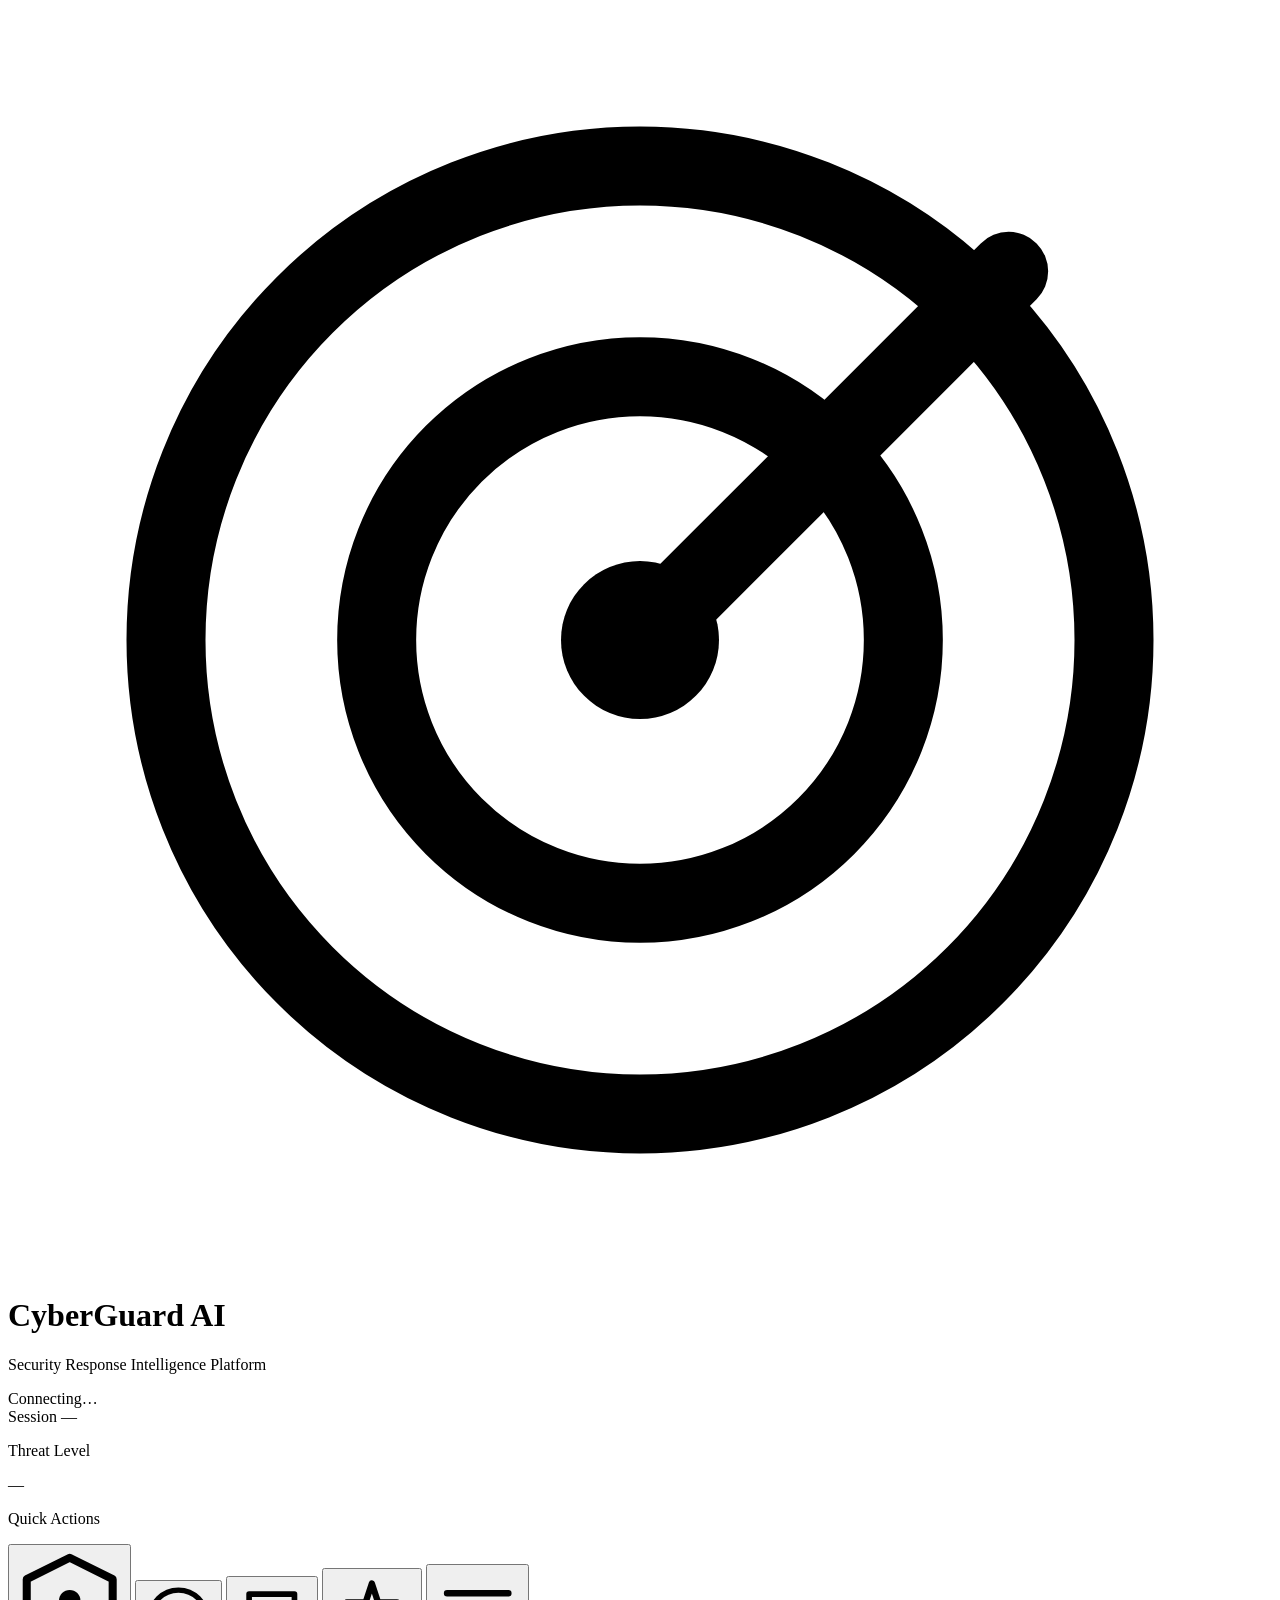
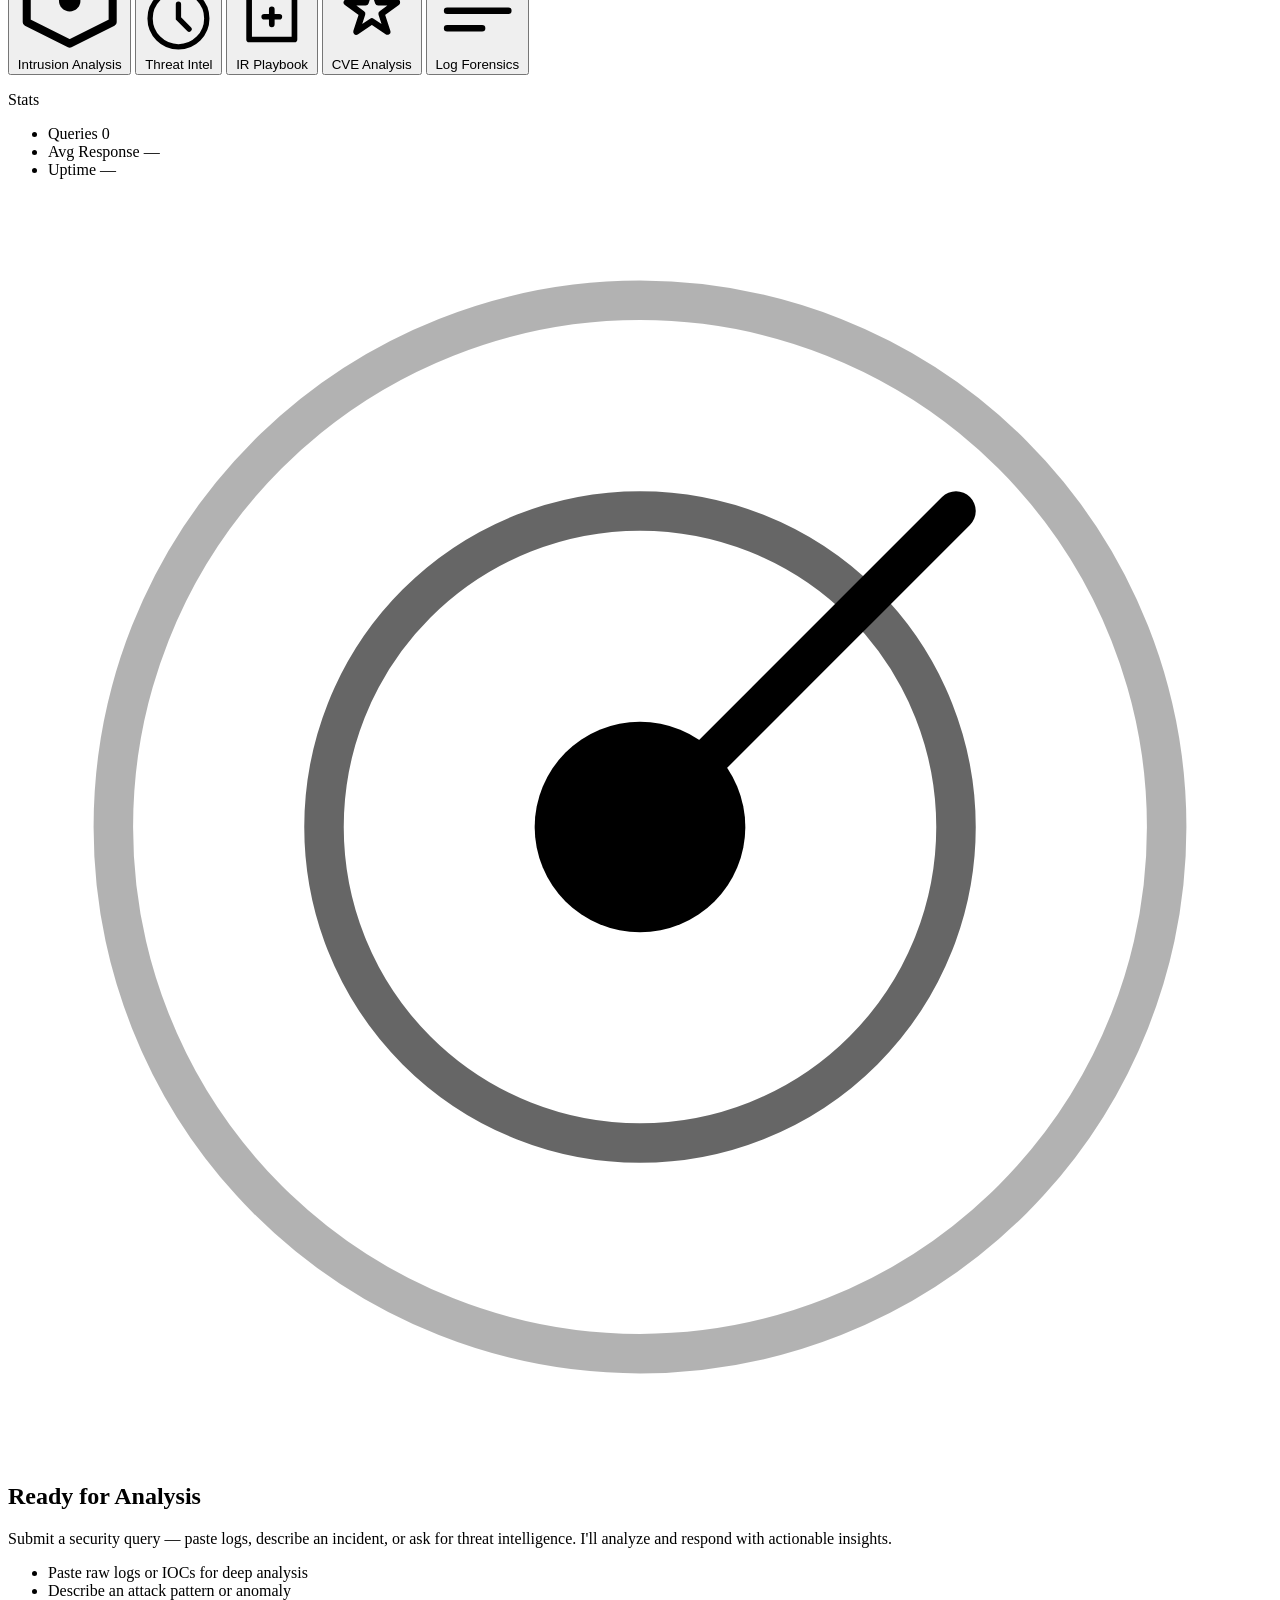
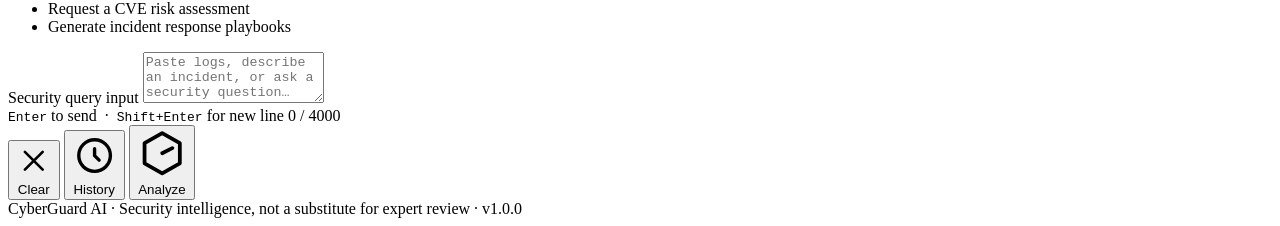
==== frontend/index.html @ 7bbd449f "Add initial HTML structure for CyberGuard AI" ====
<!DOCTYPE html>
<html lang="en">
<head>
  <meta charset="UTF-8" />
  <meta name="viewport" content="width=device-width, initial-scale=1.0" />
  <title>CyberGuard AI — Security Response Assistant</title>
  <link rel="preconnect" href="https://fonts.googleapis.com" />
  <link rel="preconnect" href="https://fonts.gstatic.com" crossorigin />
  <link href="https://fonts.googleapis.com/css2?family=Inter:wght@300;400;500;600;700&family=JetBrains+Mono:wght@400;500;600&display=swap" rel="stylesheet" />
  <link rel="stylesheet" href="styles.css" />
</head>
<body>

  <!-- ===================== HEADER ===================== -->
  <header class="site-header">
    <div class="header-inner">

      <!-- Brand + radar pulse signature element -->
      <div class="brand">
        <div class="radar-pulse" aria-hidden="true">
          <span class="pulse-ring pulse-ring--1"></span>
          <span class="pulse-ring pulse-ring--2"></span>
          <span class="pulse-ring pulse-ring--3"></span>
          <svg class="radar-icon" viewBox="0 0 24 24" fill="none" xmlns="http://www.w3.org/2000/svg" aria-hidden="true">
            <circle cx="12" cy="12" r="9" stroke="currentColor" stroke-width="1.5"/>
            <circle cx="12" cy="12" r="5" stroke="currentColor" stroke-width="1.5"/>
            <circle cx="12" cy="12" r="1.5" fill="currentColor"/>
            <line x1="12" y1="12" x2="19" y2="5" stroke="currentColor" stroke-width="1.5" stroke-linecap="round"/>
          </svg>
        </div>
        <div class="brand-text">
          <h1 class="brand-name">CyberGuard <span class="brand-ai">AI</span></h1>
          <p class="brand-subtitle">Security Response Intelligence Platform</p>
        </div>
      </div>

      <!-- Connection status + meta -->
      <div class="header-meta">
        <div class="status-badge" id="statusBadge" role="status" aria-live="polite">
          <span class="status-dot" id="statusDot"></span>
          <span class="status-label" id="statusLabel">Connecting…</span>
        </div>
        <div class="header-divider" aria-hidden="true"></div>
        <div class="session-info">
          <span class="session-label">Session</span>
          <span class="session-id" id="sessionId">—</span>
        </div>
      </div>

    </div>

    <!-- Thin animated scan line -->
    <div class="scan-line" aria-hidden="true"></div>
  </header>

  <!-- ===================== MAIN ===================== -->
  <main class="main-layout">

    <!-- ---- Sidebar ---- -->
    <aside class="sidebar">
      <div class="sidebar-section">
        <p class="sidebar-heading">Threat Level</p>
        <div class="threat-meter">
          <div class="threat-bar" id="threatBar">
            <div class="threat-fill" id="threatFill" style="width: 0%"></div>
          </div>
          <span class="threat-label" id="threatLabel">—</span>
        </div>
      </div>

      <div class="sidebar-section">
        <p class="sidebar-heading">Quick Actions</p>
        <nav class="quick-actions" aria-label="Quick action shortcuts">
          <button class="quick-btn" data-prompt="Analyze this network intrusion log for anomalies and potential attack vectors.">
            <svg viewBox="0 0 20 20" fill="none" xmlns="http://www.w3.org/2000/svg" aria-hidden="true"><path d="M10 2L2 6v8l8 4 8-4V6L10 2z" stroke="currentColor" stroke-width="1.5" stroke-linejoin="round"/><path d="M10 12a2 2 0 100-4 2 2 0 000 4z" fill="currentColor"/></svg>
            Intrusion Analysis
          </button>
          <button class="quick-btn" data-prompt="Perform a threat intelligence summary for the following IOCs and suggest remediation steps.">
            <svg viewBox="0 0 20 20" fill="none" xmlns="http://www.w3.org/2000/svg" aria-hidden="true"><circle cx="10" cy="10" r="8" stroke="currentColor" stroke-width="1.5"/><path d="M10 6v4l3 3" stroke="currentColor" stroke-width="1.5" stroke-linecap="round"/></svg>
            Threat Intel
          </button>
          <button class="quick-btn" data-prompt="Generate an incident response playbook for a ransomware attack scenario.">
            <svg viewBox="0 0 20 20" fill="none" xmlns="http://www.w3.org/2000/svg" aria-hidden="true"><path d="M4 4h12v12H4V4z" stroke="currentColor" stroke-width="1.5" stroke-linejoin="round"/><path d="M8 10h4M10 8v4" stroke="currentColor" stroke-width="1.5" stroke-linecap="round"/></svg>
            IR Playbook
          </button>
          <button class="quick-btn" data-prompt="Review the following CVE details and assess the risk impact for a web application environment.">
            <svg viewBox="0 0 20 20" fill="none" xmlns="http://www.w3.org/2000/svg" aria-hidden="true"><path d="M10 3l1.5 4.5H16l-3.7 2.7 1.4 4.3L10 12l-3.7 2.5 1.4-4.3L4 7.5h4.5L10 3z" stroke="currentColor" stroke-width="1.5" stroke-linejoin="round"/></svg>
            CVE Analysis
          </button>
          <button class="quick-btn" data-prompt="Analyze these logs for signs of data exfiltration and lateral movement.">
            <svg viewBox="0 0 20 20" fill="none" xmlns="http://www.w3.org/2000/svg" aria-hidden="true"><path d="M3 10h14M3 6h14M3 14h8" stroke="currentColor" stroke-width="1.5" stroke-linecap="round"/></svg>
            Log Forensics
          </button>
        </nav>
      </div>

      <div class="sidebar-section">
        <p class="sidebar-heading">Stats</p>
        <ul class="stat-list" role="list">
          <li class="stat-item">
            <span class="stat-label">Queries</span>
            <span class="stat-value" id="statQueries">0</span>
          </li>
          <li class="stat-item">
            <span class="stat-label">Avg Response</span>
            <span class="stat-value" id="statAvgTime">—</span>
          </li>
          <li class="stat-item">
            <span class="stat-label">Uptime</span>
            <span class="stat-value" id="statUptime">—</span>
          </li>
        </ul>
      </div>
    </aside>

    <!-- ---- Chat Panel ---- -->
    <section class="chat-panel" aria-label="Security analysis chat">

      <!-- Response feed -->
      <div class="response-feed" id="responseFeed" role="log" aria-live="polite" aria-label="Analysis responses">

        <!-- Welcome card (shown before first query) -->
        <div class="welcome-card" id="welcomeCard">
          <div class="welcome-icon" aria-hidden="true">
            <svg viewBox="0 0 48 48" fill="none" xmlns="http://www.w3.org/2000/svg">
              <circle cx="24" cy="24" r="20" stroke="currentColor" stroke-width="1.5" opacity="0.3"/>
              <circle cx="24" cy="24" r="12" stroke="currentColor" stroke-width="1.5" opacity="0.6"/>
              <circle cx="24" cy="24" r="4" fill="currentColor"/>
              <line x1="24" y1="24" x2="36" y2="12" stroke="currentColor" stroke-width="1.5" stroke-linecap="round"/>
            </svg>
          </div>
          <h2 class="welcome-title">Ready for Analysis</h2>
          <p class="welcome-body">Submit a security query — paste logs, describe an incident, or ask for threat intelligence. I'll analyze and respond with actionable insights.</p>
          <ul class="welcome-hints" role="list">
            <li>Paste raw logs or IOCs for deep analysis</li>
            <li>Describe an attack pattern or anomaly</li>
            <li>Request a CVE risk assessment</li>
            <li>Generate incident response playbooks</li>
          </ul>
        </div>

      </div>

      <!-- Loading indicator -->
      <div class="loading-bar" id="loadingBar" aria-hidden="true" style="display:none">
        <div class="loading-inner">
          <div class="spinner" aria-hidden="true">
            <div class="spinner-ring"></div>
            <div class="spinner-ring spinner-ring--2"></div>
          </div>
          <div class="loading-text">
            <span class="loading-primary" id="loadingPrimary">Analyzing security events…</span>
            <span class="loading-secondary" id="loadingSecondary">Cross-referencing threat database</span>
          </div>
        </div>
        <div class="loading-progress" aria-hidden="true">
          <div class="loading-progress-fill" id="loadingProgress"></div>
        </div>
      </div>

      <!-- Input area -->
      <div class="input-area">
        <div class="input-wrapper">
          <label for="promptInput" class="sr-only">Security query input</label>
          <textarea
            id="promptInput"
            class="prompt-input"
            placeholder="Paste logs, describe an incident, or ask a security question…"
            rows="3"
            maxlength="4000"
            aria-describedby="charCount inputHint"
            spellcheck="true"
          ></textarea>
          <div class="input-footer">
            <span class="input-hint" id="inputHint">
              <kbd>Enter</kbd> to send &nbsp;·&nbsp; <kbd>Shift+Enter</kbd> for new line
            </span>
            <span class="char-count" id="charCount" role="status" aria-live="polite">0 / 4000</span>
          </div>
        </div>

        <div class="action-row">
          <button class="btn btn--ghost" id="clearBtn" aria-label="Clear chat history">
            <svg viewBox="0 0 20 20" fill="none" xmlns="http://www.w3.org/2000/svg" aria-hidden="true"><path d="M5 5l10 10M15 5L5 15" stroke="currentColor" stroke-width="1.5" stroke-linecap="round"/></svg>
            Clear
          </button>
          <button class="btn btn--ghost" id="historyBtn" aria-label="Load chat history">
            <svg viewBox="0 0 20 20" fill="none" xmlns="http://www.w3.org/2000/svg" aria-hidden="true"><path d="M3 10a7 7 0 1014 0A7 7 0 003 10z" stroke="currentColor" stroke-width="1.5"/><path d="M10 7v3l2 2" stroke="currentColor" stroke-width="1.5" stroke-linecap="round"/></svg>
            History
          </button>
          <button class="btn btn--primary" id="analyzeBtn" aria-label="Analyze security query">
            <svg viewBox="0 0 20 20" fill="none" xmlns="http://www.w3.org/2000/svg" aria-hidden="true"><path d="M10 2L3 6v8l7 4 7-4V6L10 2z" stroke="currentColor" stroke-width="1.5" stroke-linejoin="round"/><path d="M10 10l4-2" stroke="currentColor" stroke-width="1.5" stroke-linecap="round"/></svg>
            Analyze
          </button>
        </div>
      </div>

    </section>
  </main>

  <!-- ===================== TOAST NOTIFICATIONS ===================== -->
  <div class="toast-container" id="toastContainer" aria-live="assertive" aria-atomic="true"></div>

  <!-- ===================== FOOTER ===================== -->
  <footer class="site-footer">
    <div class="footer-inner">
      <span class="footer-brand">CyberGuard AI</span>
      <span class="footer-sep" aria-hidden="true">·</span>
      <span class="footer-copy">Security intelligence, not a substitute for expert review</span>
      <span class="footer-sep" aria-hidden="true">·</span>
      <span class="footer-version">v1.0.0</span>
    </div>
  </footer>

  <script src="script.js"></script>
</body>
</html>
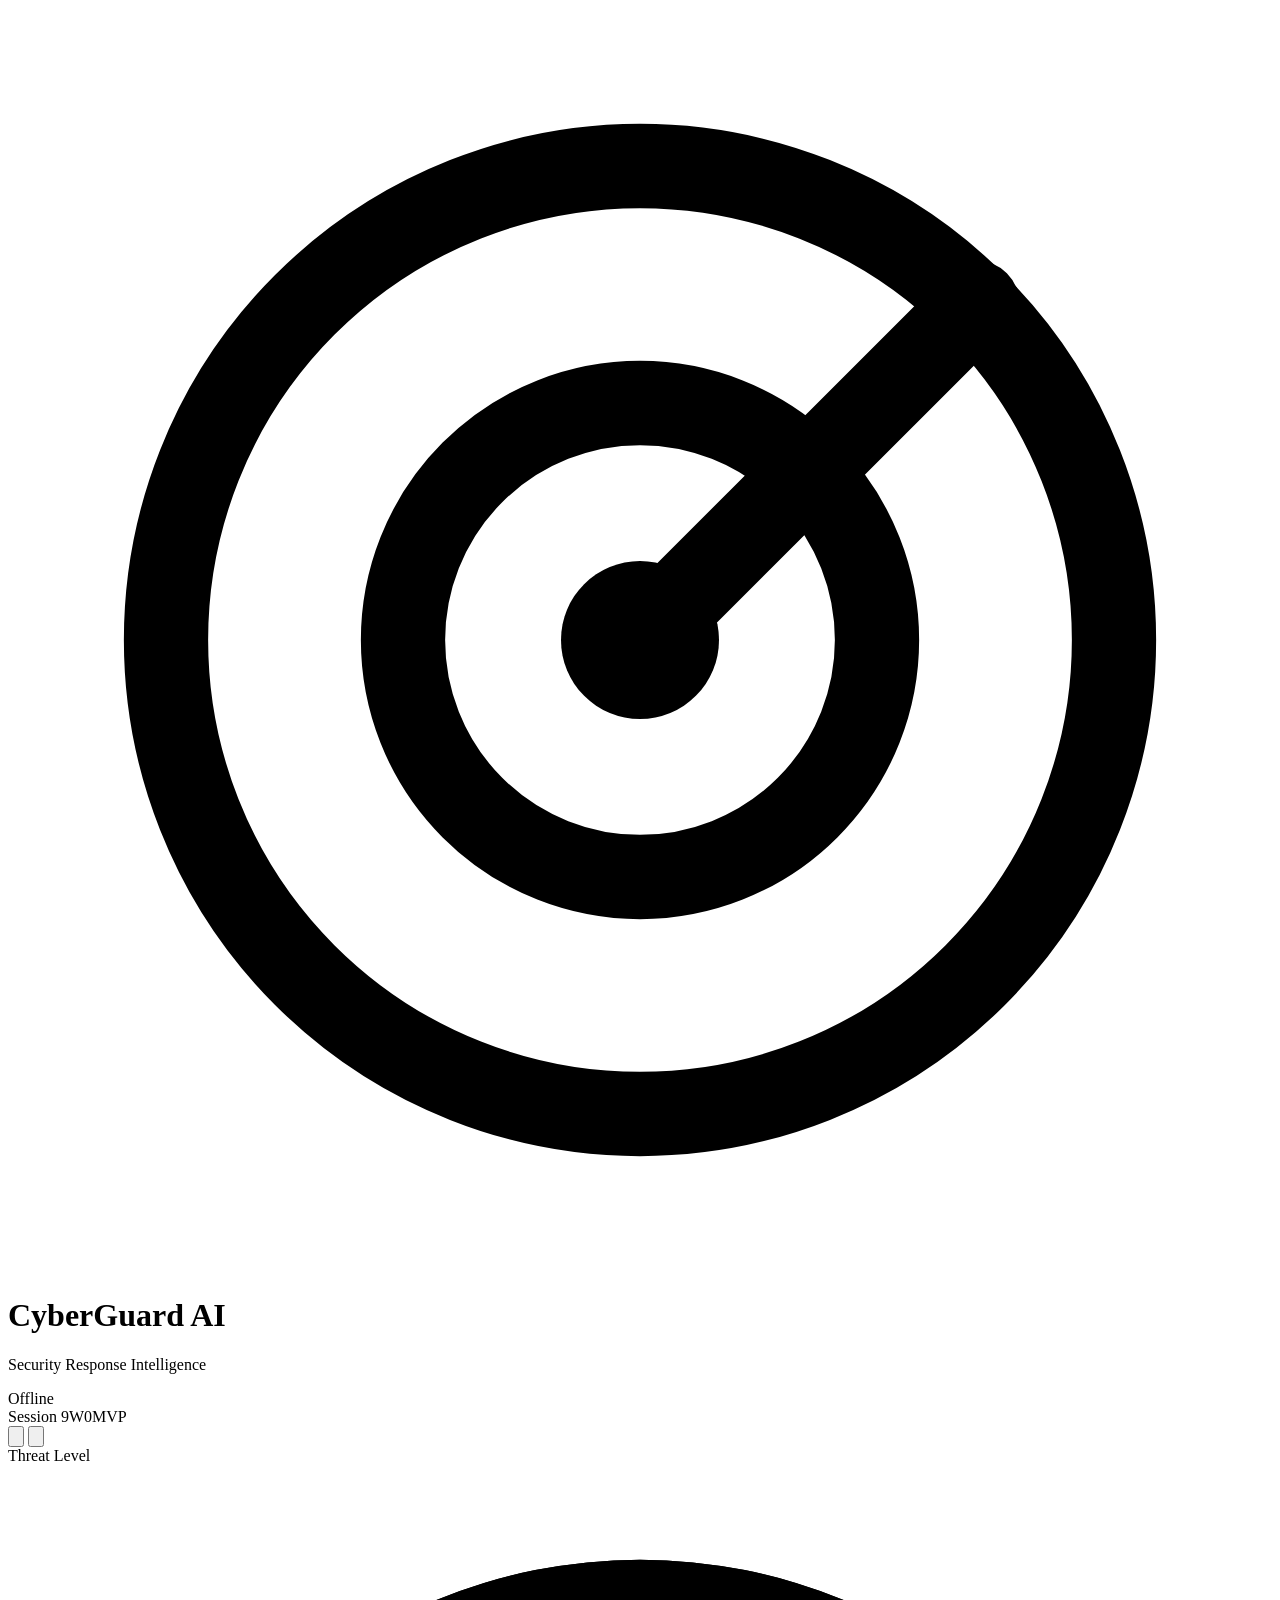
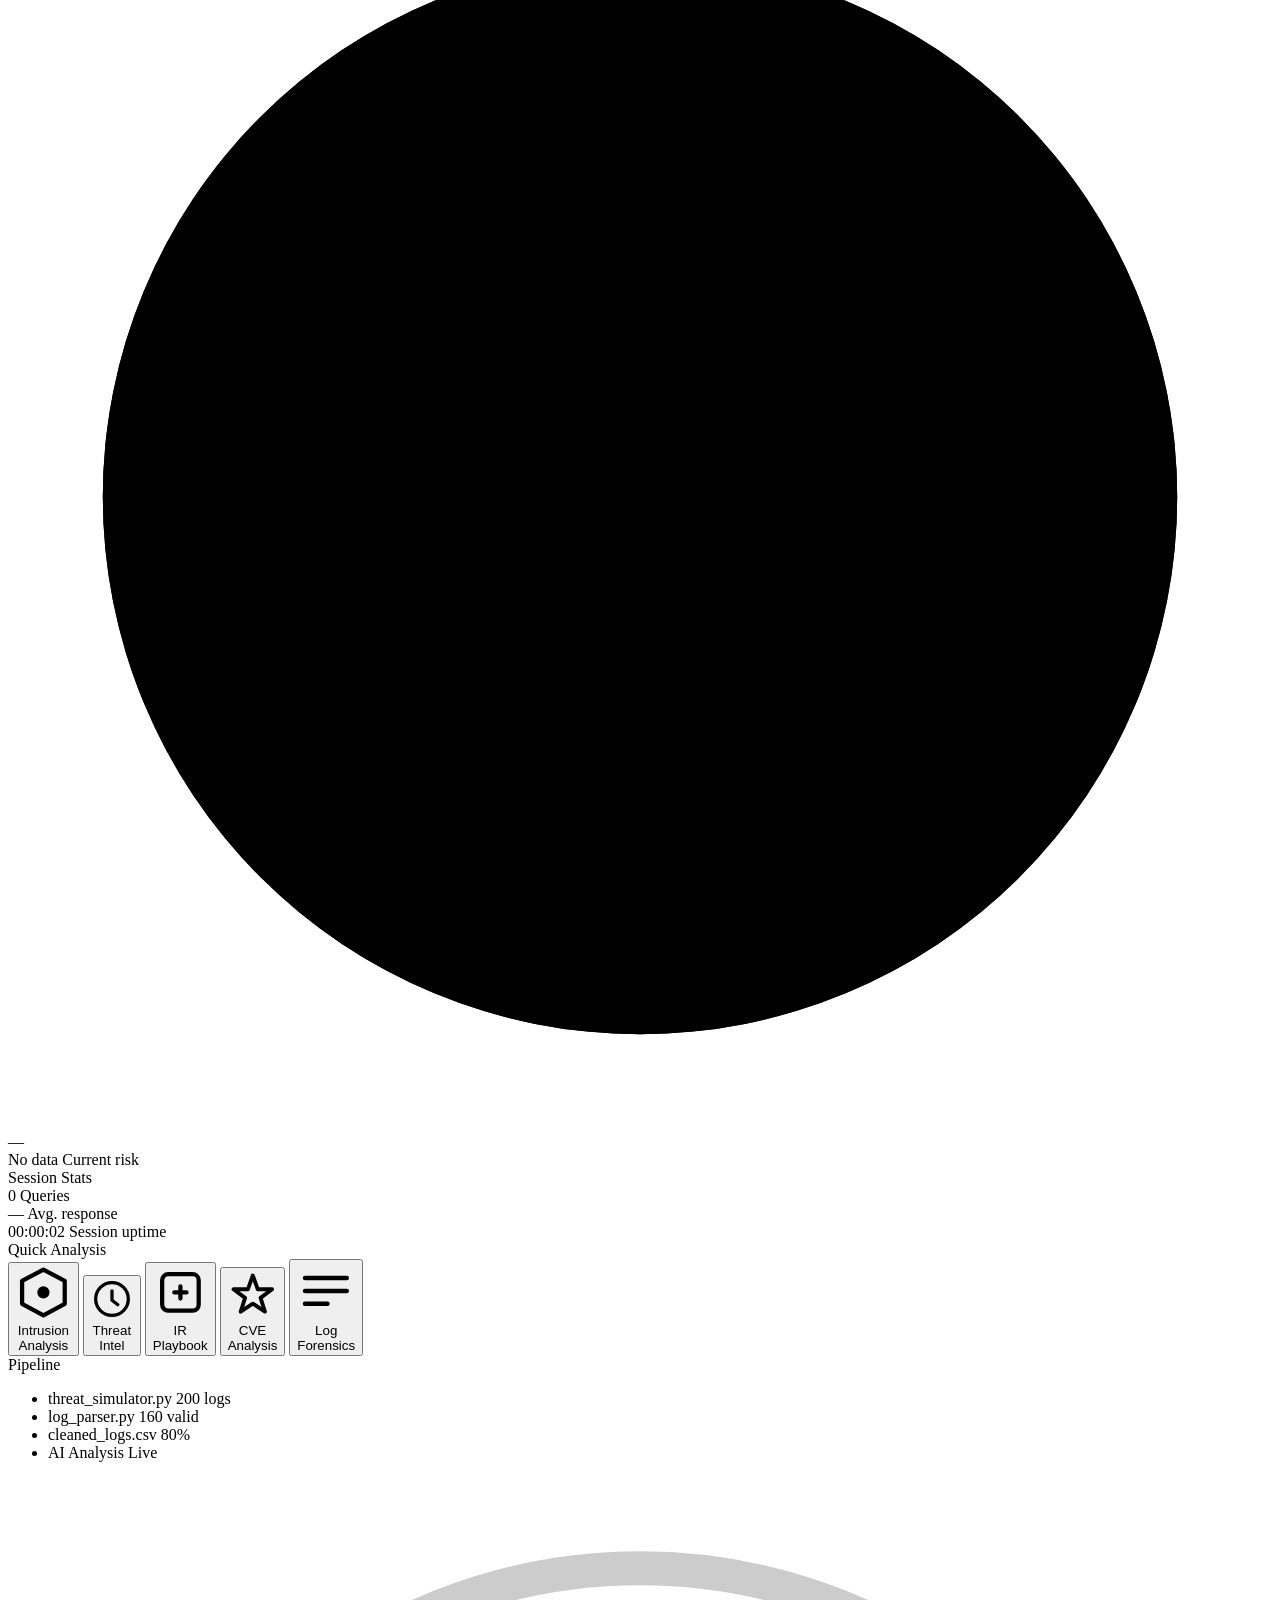
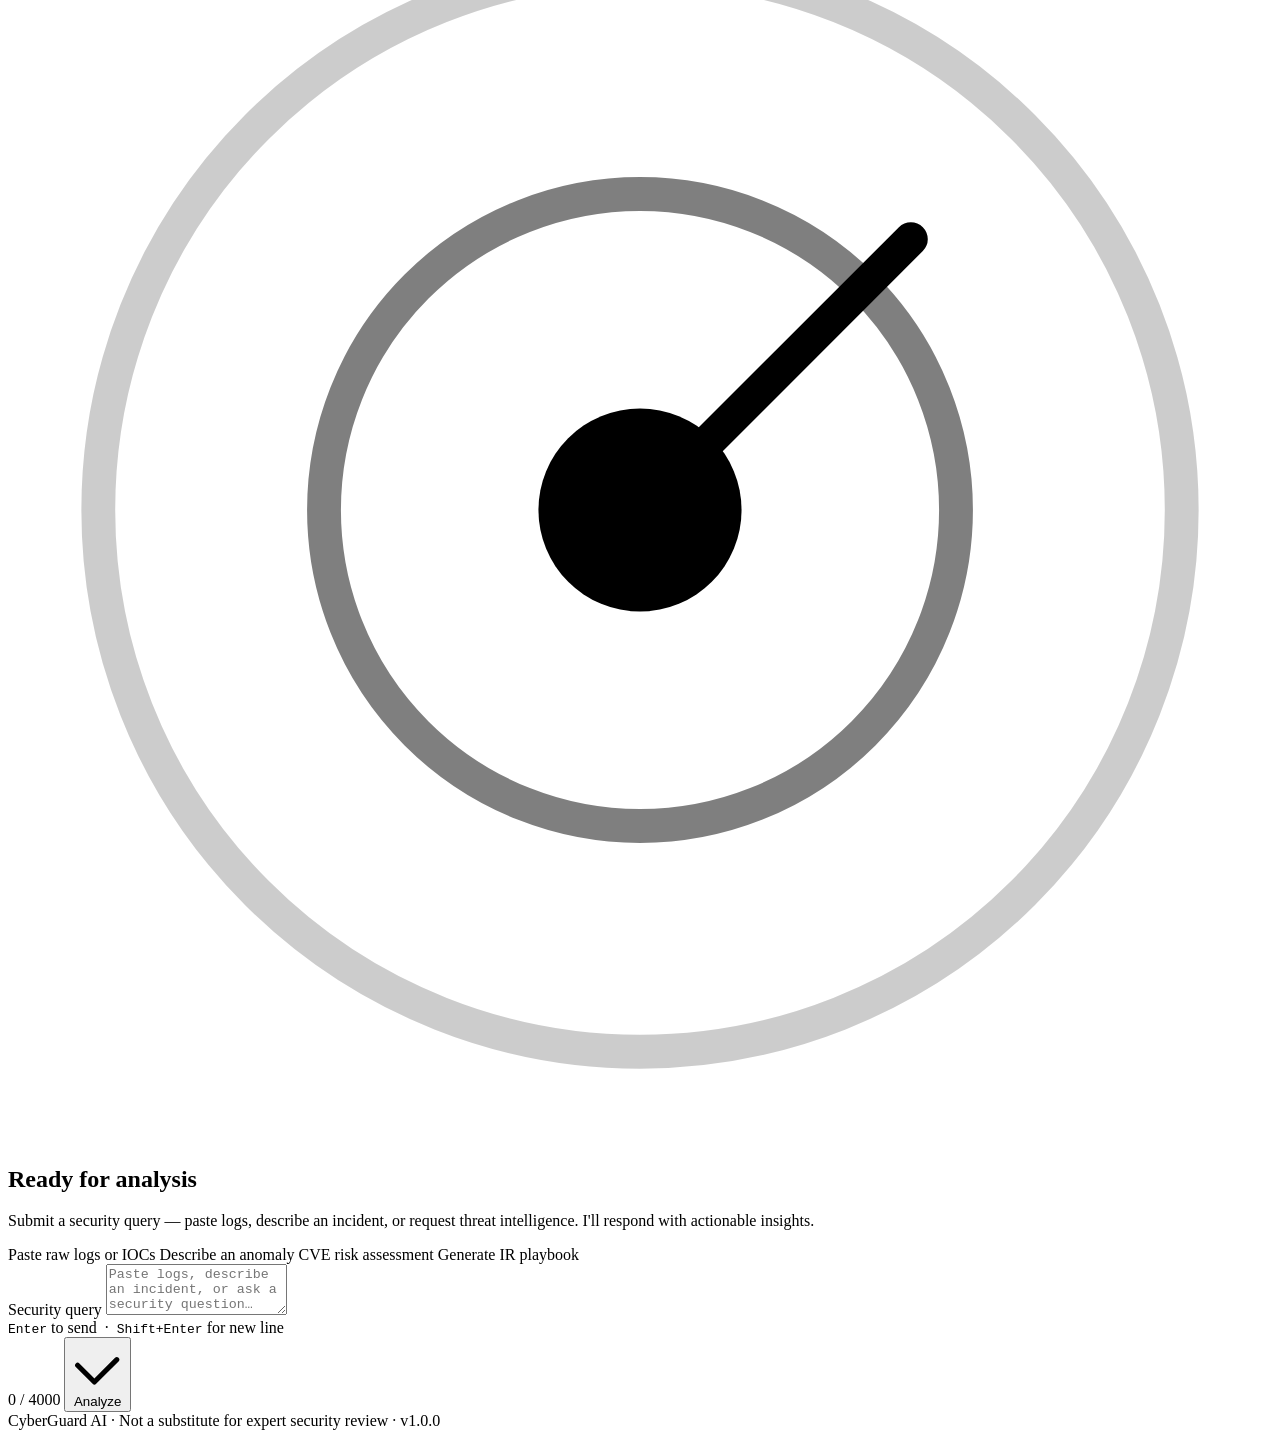
==== commit dfcfe83b: "Update index.html" ====
--- a/frontend/index.html
+++ b/frontend/index.html
@@ -6,7 +6,7 @@
   <title>CyberGuard AI — Security Response Assistant</title>
   <link rel="preconnect" href="https://fonts.googleapis.com" />
   <link rel="preconnect" href="https://fonts.gstatic.com" crossorigin />
-  <link href="https://fonts.googleapis.com/css2?family=Inter:wght@300;400;500;600;700&family=JetBrains+Mono:wght@400;500;600&display=swap" rel="stylesheet" />
+  <link href="https://fonts.googleapis.com/css2?family=Plus+Jakarta+Sans:wght@300;400;500;600;700&family=JetBrains+Mono:wght@400;500&display=swap" rel="stylesheet" />
   <link rel="stylesheet" href="styles.css" />
 </head>
 <body>
@@ -15,200 +15,240 @@
   <header class="site-header">
     <div class="header-inner">
 
-      <!-- Brand + radar pulse signature element -->
       <div class="brand">
-        <div class="radar-pulse" aria-hidden="true">
-          <span class="pulse-ring pulse-ring--1"></span>
-          <span class="pulse-ring pulse-ring--2"></span>
-          <span class="pulse-ring pulse-ring--3"></span>
-          <svg class="radar-icon" viewBox="0 0 24 24" fill="none" xmlns="http://www.w3.org/2000/svg" aria-hidden="true">
-            <circle cx="12" cy="12" r="9" stroke="currentColor" stroke-width="1.5"/>
-            <circle cx="12" cy="12" r="5" stroke="currentColor" stroke-width="1.5"/>
+        <!-- Radar pulse — signature mark -->
+        <div class="radar-wrap" aria-hidden="true">
+          <span class="pulse-ring r1"></span>
+          <span class="pulse-ring r2"></span>
+          <svg class="radar-svg" viewBox="0 0 24 24" fill="none" xmlns="http://www.w3.org/2000/svg">
+            <circle cx="12" cy="12" r="9"   stroke="currentColor" stroke-width="1.6"/>
+            <circle cx="12" cy="12" r="4.5" stroke="currentColor" stroke-width="1.6"/>
             <circle cx="12" cy="12" r="1.5" fill="currentColor"/>
-            <line x1="12" y1="12" x2="19" y2="5" stroke="currentColor" stroke-width="1.5" stroke-linecap="round"/>
+            <line x1="12" y1="12" x2="18.4" y2="5.6" stroke="currentColor" stroke-width="1.6" stroke-linecap="round"/>
           </svg>
         </div>
         <div class="brand-text">
           <h1 class="brand-name">CyberGuard <span class="brand-ai">AI</span></h1>
-          <p class="brand-subtitle">Security Response Intelligence Platform</p>
-        </div>
-      </div>
-
-      <!-- Connection status + meta -->
-      <div class="header-meta">
-        <div class="status-badge" id="statusBadge" role="status" aria-live="polite">
+          <p class="brand-sub">Security Response Intelligence</p>
+        </div>
+      </div>
+
+      <div class="header-right">
+        <div class="status-pill" id="statusBadge" role="status" aria-live="polite">
           <span class="status-dot" id="statusDot"></span>
           <span class="status-label" id="statusLabel">Connecting…</span>
         </div>
         <div class="header-divider" aria-hidden="true"></div>
-        <div class="session-info">
-          <span class="session-label">Session</span>
-          <span class="session-id" id="sessionId">—</span>
-        </div>
+        <div class="session-chip">
+          <span class="session-eyebrow">Session</span>
+          <span class="session-val" id="sessionId">—</span>
+        </div>
+        <button class="nav-icon-btn" id="historyBtn" aria-label="Load history" title="Load history">
+          <svg viewBox="0 0 20 20" fill="none" aria-hidden="true"><circle cx="10" cy="10" r="7.5" stroke="currentColor" stroke-width="1.5"/><path d="M10 6.5v4l2.5 2" stroke="currentColor" stroke-width="1.5" stroke-linecap="round"/></svg>
+        </button>
+        <button class="nav-icon-btn nav-icon-btn--danger" id="clearBtn" aria-label="Clear chat">
+          <svg viewBox="0 0 20 20" fill="none" aria-hidden="true"><path d="M5 5l10 10M15 5L5 15" stroke="currentColor" stroke-width="1.5" stroke-linecap="round"/></svg>
+        </button>
       </div>
 
     </div>
-
-    <!-- Thin animated scan line -->
-    <div class="scan-line" aria-hidden="true"></div>
   </header>
 
   <!-- ===================== MAIN ===================== -->
-  <main class="main-layout">
-
-    <!-- ---- Sidebar ---- -->
-    <aside class="sidebar">
-      <div class="sidebar-section">
-        <p class="sidebar-heading">Threat Level</p>
-        <div class="threat-meter">
-          <div class="threat-bar" id="threatBar">
-            <div class="threat-fill" id="threatFill" style="width: 0%"></div>
-          </div>
-          <span class="threat-label" id="threatLabel">—</span>
-        </div>
-      </div>
-
-      <div class="sidebar-section">
-        <p class="sidebar-heading">Quick Actions</p>
-        <nav class="quick-actions" aria-label="Quick action shortcuts">
-          <button class="quick-btn" data-prompt="Analyze this network intrusion log for anomalies and potential attack vectors.">
-            <svg viewBox="0 0 20 20" fill="none" xmlns="http://www.w3.org/2000/svg" aria-hidden="true"><path d="M10 2L2 6v8l8 4 8-4V6L10 2z" stroke="currentColor" stroke-width="1.5" stroke-linejoin="round"/><path d="M10 12a2 2 0 100-4 2 2 0 000 4z" fill="currentColor"/></svg>
-            Intrusion Analysis
-          </button>
-          <button class="quick-btn" data-prompt="Perform a threat intelligence summary for the following IOCs and suggest remediation steps.">
-            <svg viewBox="0 0 20 20" fill="none" xmlns="http://www.w3.org/2000/svg" aria-hidden="true"><circle cx="10" cy="10" r="8" stroke="currentColor" stroke-width="1.5"/><path d="M10 6v4l3 3" stroke="currentColor" stroke-width="1.5" stroke-linecap="round"/></svg>
-            Threat Intel
-          </button>
-          <button class="quick-btn" data-prompt="Generate an incident response playbook for a ransomware attack scenario.">
-            <svg viewBox="0 0 20 20" fill="none" xmlns="http://www.w3.org/2000/svg" aria-hidden="true"><path d="M4 4h12v12H4V4z" stroke="currentColor" stroke-width="1.5" stroke-linejoin="round"/><path d="M8 10h4M10 8v4" stroke="currentColor" stroke-width="1.5" stroke-linecap="round"/></svg>
-            IR Playbook
-          </button>
-          <button class="quick-btn" data-prompt="Review the following CVE details and assess the risk impact for a web application environment.">
-            <svg viewBox="0 0 20 20" fill="none" xmlns="http://www.w3.org/2000/svg" aria-hidden="true"><path d="M10 3l1.5 4.5H16l-3.7 2.7 1.4 4.3L10 12l-3.7 2.5 1.4-4.3L4 7.5h4.5L10 3z" stroke="currentColor" stroke-width="1.5" stroke-linejoin="round"/></svg>
-            CVE Analysis
-          </button>
-          <button class="quick-btn" data-prompt="Analyze these logs for signs of data exfiltration and lateral movement.">
-            <svg viewBox="0 0 20 20" fill="none" xmlns="http://www.w3.org/2000/svg" aria-hidden="true"><path d="M3 10h14M3 6h14M3 14h8" stroke="currentColor" stroke-width="1.5" stroke-linecap="round"/></svg>
-            Log Forensics
+  <main class="main-wrap">
+
+    <!-- ---- BENTO GRID (top stats + quick actions) ---- -->
+    <section class="bento-grid" aria-label="Dashboard overview">
+
+      <!-- Card: Threat Level (tall left) -->
+      <div class="bento-card bento-card--threat" id="threatCard">
+        <div class="bento-label">Threat Level</div>
+        <div class="threat-display">
+          <div class="threat-ring-wrap" aria-hidden="true">
+            <svg class="threat-ring-svg" viewBox="0 0 80 80">
+              <circle class="ring-track" cx="40" cy="40" r="34" />
+              <circle class="ring-fill" id="ringFill" cx="40" cy="40" r="34"
+                stroke-dasharray="213.6" stroke-dashoffset="213.6" />
+            </svg>
+            <span class="threat-ring-label" id="threatPct">—</span>
+          </div>
+          <div class="threat-meta">
+            <span class="threat-level-text" id="threatLevelText">No data</span>
+            <span class="threat-level-sub">Current risk</span>
+          </div>
+        </div>
+      </div>
+
+      <!-- Card: Stats (queries, avg time, uptime) -->
+      <div class="bento-card bento-card--stats">
+        <div class="bento-label">Session Stats</div>
+        <div class="stat-grid">
+          <div class="stat-cell">
+            <span class="stat-number" id="statQueries">0</span>
+            <span class="stat-caption">Queries</span>
+          </div>
+          <div class="stat-cell">
+            <span class="stat-number" id="statAvgTime">—</span>
+            <span class="stat-caption">Avg. response</span>
+          </div>
+          <div class="stat-cell stat-cell--wide">
+            <span class="stat-number stat-number--mono" id="statUptime">00:00:00</span>
+            <span class="stat-caption">Session uptime</span>
+          </div>
+        </div>
+      </div>
+
+      <!-- Card: Quick Actions -->
+      <div class="bento-card bento-card--actions">
+        <div class="bento-label">Quick Analysis</div>
+        <nav class="quick-grid" aria-label="Quick action shortcuts">
+          <button class="quick-tile" data-prompt="Analyze this network intrusion log for anomalies and potential attack vectors.">
+            <span class="quick-icon quick-icon--indigo" aria-hidden="true">
+              <svg viewBox="0 0 18 18" fill="none"><path d="M9 1.5L2 5.25v7.5L9 16.5l7-3.75v-7.5L9 1.5z" stroke="currentColor" stroke-width="1.4" stroke-linejoin="round"/><circle cx="9" cy="9" r="2" fill="currentColor"/></svg>
+            </span>
+            <span class="quick-tile-label">Intrusion<br>Analysis</span>
+          </button>
+          <button class="quick-tile" data-prompt="Perform a threat intelligence summary for the following IOCs and suggest remediation steps.">
+            <span class="quick-icon quick-icon--amber" aria-hidden="true">
+              <svg viewBox="0 0 18 18" fill="none"><circle cx="9" cy="9" r="7" stroke="currentColor" stroke-width="1.4"/><path d="M9 5.5v4l2.5 2" stroke="currentColor" stroke-width="1.4" stroke-linecap="round"/></svg>
+            </span>
+            <span class="quick-tile-label">Threat<br>Intel</span>
+          </button>
+          <button class="quick-tile" data-prompt="Generate an incident response playbook for a ransomware attack scenario.">
+            <span class="quick-icon quick-icon--rose" aria-hidden="true">
+              <svg viewBox="0 0 18 18" fill="none"><rect x="3" y="3" width="12" height="12" rx="2" stroke="currentColor" stroke-width="1.4"/><path d="M7 9h4M9 7v4" stroke="currentColor" stroke-width="1.4" stroke-linecap="round"/></svg>
+            </span>
+            <span class="quick-tile-label">IR<br>Playbook</span>
+          </button>
+          <button class="quick-tile" data-prompt="Review the following CVE details and assess the risk impact for a web application environment.">
+            <span class="quick-icon quick-icon--teal" aria-hidden="true">
+              <svg viewBox="0 0 18 18" fill="none"><path d="M9 2l1.8 5H16l-4.2 3.1 1.6 5L9 12.2l-4.4 2.9 1.6-5L2 7h5.2L9 2z" stroke="currentColor" stroke-width="1.4" stroke-linejoin="round"/></svg>
+            </span>
+            <span class="quick-tile-label">CVE<br>Analysis</span>
+          </button>
+          <button class="quick-tile" data-prompt="Analyze these logs for signs of data exfiltration and lateral movement.">
+            <span class="quick-icon quick-icon--slate" aria-hidden="true">
+              <svg viewBox="0 0 18 18" fill="none"><path d="M2.5 9h13M2.5 5h13M2.5 13h7" stroke="currentColor" stroke-width="1.4" stroke-linecap="round"/></svg>
+            </span>
+            <span class="quick-tile-label">Log<br>Forensics</span>
           </button>
         </nav>
       </div>
 
-      <div class="sidebar-section">
-        <p class="sidebar-heading">Stats</p>
-        <ul class="stat-list" role="list">
-          <li class="stat-item">
-            <span class="stat-label">Queries</span>
-            <span class="stat-value" id="statQueries">0</span>
-          </li>
-          <li class="stat-item">
-            <span class="stat-label">Avg Response</span>
-            <span class="stat-value" id="statAvgTime">—</span>
-          </li>
-          <li class="stat-item">
-            <span class="stat-label">Uptime</span>
-            <span class="stat-value" id="statUptime">—</span>
+      <!-- Card: Live pipeline status -->
+      <div class="bento-card bento-card--pipeline">
+        <div class="bento-label">Pipeline</div>
+        <ul class="pipeline-list" role="list">
+          <li class="pipeline-step pipeline-step--done">
+            <span class="pipe-dot"></span>
+            <span class="pipe-label">threat_simulator.py</span>
+            <span class="pipe-badge pipe-badge--ok">200 logs</span>
+          </li>
+          <li class="pipeline-step pipeline-step--done">
+            <span class="pipe-dot"></span>
+            <span class="pipe-label">log_parser.py</span>
+            <span class="pipe-badge pipe-badge--ok">160 valid</span>
+          </li>
+          <li class="pipeline-step pipeline-step--done">
+            <span class="pipe-dot"></span>
+            <span class="pipe-label">cleaned_logs.csv</span>
+            <span class="pipe-badge pipe-badge--ok">80%</span>
+          </li>
+          <li class="pipeline-step pipeline-step--active">
+            <span class="pipe-dot pipe-dot--pulse"></span>
+            <span class="pipe-label">AI Analysis</span>
+            <span class="pipe-badge pipe-badge--live">Live</span>
           </li>
         </ul>
       </div>
-    </aside>
-
-    <!-- ---- Chat Panel ---- -->
-    <section class="chat-panel" aria-label="Security analysis chat">
-
-      <!-- Response feed -->
-      <div class="response-feed" id="responseFeed" role="log" aria-live="polite" aria-label="Analysis responses">
-
-        <!-- Welcome card (shown before first query) -->
-        <div class="welcome-card" id="welcomeCard">
-          <div class="welcome-icon" aria-hidden="true">
-            <svg viewBox="0 0 48 48" fill="none" xmlns="http://www.w3.org/2000/svg">
-              <circle cx="24" cy="24" r="20" stroke="currentColor" stroke-width="1.5" opacity="0.3"/>
-              <circle cx="24" cy="24" r="12" stroke="currentColor" stroke-width="1.5" opacity="0.6"/>
-              <circle cx="24" cy="24" r="4" fill="currentColor"/>
-              <line x1="24" y1="24" x2="36" y2="12" stroke="currentColor" stroke-width="1.5" stroke-linecap="round"/>
+
+    </section>
+
+    <!-- ---- CHAT PANEL ---- -->
+    <section class="chat-section" aria-label="Security analysis chat">
+
+      <!-- Feed -->
+      <div class="chat-feed" id="responseFeed" role="log" aria-live="polite" aria-label="Analysis responses">
+
+        <!-- Welcome state -->
+        <div class="welcome-state" id="welcomeCard">
+          <div class="welcome-icon-wrap" aria-hidden="true">
+            <svg viewBox="0 0 56 56" fill="none" xmlns="http://www.w3.org/2000/svg">
+              <circle cx="28" cy="28" r="24" stroke="currentColor" stroke-width="1.5" opacity="0.2"/>
+              <circle cx="28" cy="28" r="14" stroke="currentColor" stroke-width="1.5" opacity="0.5"/>
+              <circle cx="28" cy="28" r="4.5" fill="currentColor"/>
+              <line x1="28" y1="28" x2="40" y2="16" stroke="currentColor" stroke-width="1.5" stroke-linecap="round"/>
             </svg>
           </div>
-          <h2 class="welcome-title">Ready for Analysis</h2>
-          <p class="welcome-body">Submit a security query — paste logs, describe an incident, or ask for threat intelligence. I'll analyze and respond with actionable insights.</p>
-          <ul class="welcome-hints" role="list">
-            <li>Paste raw logs or IOCs for deep analysis</li>
-            <li>Describe an attack pattern or anomaly</li>
-            <li>Request a CVE risk assessment</li>
-            <li>Generate incident response playbooks</li>
-          </ul>
-        </div>
-
-      </div>
-
-      <!-- Loading indicator -->
-      <div class="loading-bar" id="loadingBar" aria-hidden="true" style="display:none">
-        <div class="loading-inner">
-          <div class="spinner" aria-hidden="true">
-            <div class="spinner-ring"></div>
-            <div class="spinner-ring spinner-ring--2"></div>
-          </div>
-          <div class="loading-text">
-            <span class="loading-primary" id="loadingPrimary">Analyzing security events…</span>
-            <span class="loading-secondary" id="loadingSecondary">Cross-referencing threat database</span>
-          </div>
-        </div>
-        <div class="loading-progress" aria-hidden="true">
-          <div class="loading-progress-fill" id="loadingProgress"></div>
-        </div>
-      </div>
-
-      <!-- Input area -->
-      <div class="input-area">
-        <div class="input-wrapper">
-          <label for="promptInput" class="sr-only">Security query input</label>
+          <h2 class="welcome-title">Ready for analysis</h2>
+          <p class="welcome-body">Submit a security query — paste logs, describe an incident, or request threat intelligence. I'll respond with actionable insights.</p>
+          <div class="welcome-chips">
+            <span class="welcome-chip">Paste raw logs or IOCs</span>
+            <span class="welcome-chip">Describe an anomaly</span>
+            <span class="welcome-chip">CVE risk assessment</span>
+            <span class="welcome-chip">Generate IR playbook</span>
+          </div>
+        </div>
+
+      </div>
+
+      <!-- Loading bar -->
+      <div class="loading-strip" id="loadingBar" style="display:none" aria-hidden="true">
+        <div class="loading-strip-inner">
+          <div class="loading-spinner">
+            <div class="ls-ring"></div>
+          </div>
+          <div class="loading-copy">
+            <span class="lc-primary" id="loadingPrimary">Analyzing security events…</span>
+            <span class="lc-secondary" id="loadingSecondary">Cross-referencing threat database</span>
+          </div>
+        </div>
+        <div class="loading-shimmer-bar"><div class="loading-shimmer-fill"></div></div>
+      </div>
+
+      <!-- Input composer -->
+      <div class="composer">
+        <div class="composer-box" id="composerBox">
+          <label for="promptInput" class="sr-only">Security query</label>
           <textarea
             id="promptInput"
-            class="prompt-input"
+            class="composer-textarea"
             placeholder="Paste logs, describe an incident, or ask a security question…"
             rows="3"
             maxlength="4000"
             aria-describedby="charCount inputHint"
             spellcheck="true"
           ></textarea>
-          <div class="input-footer">
-            <span class="input-hint" id="inputHint">
+          <div class="composer-footer">
+            <span class="composer-hint" id="inputHint">
               <kbd>Enter</kbd> to send &nbsp;·&nbsp; <kbd>Shift+Enter</kbd> for new line
             </span>
-            <span class="char-count" id="charCount" role="status" aria-live="polite">0 / 4000</span>
-          </div>
-        </div>
-
-        <div class="action-row">
-          <button class="btn btn--ghost" id="clearBtn" aria-label="Clear chat history">
-            <svg viewBox="0 0 20 20" fill="none" xmlns="http://www.w3.org/2000/svg" aria-hidden="true"><path d="M5 5l10 10M15 5L5 15" stroke="currentColor" stroke-width="1.5" stroke-linecap="round"/></svg>
-            Clear
-          </button>
-          <button class="btn btn--ghost" id="historyBtn" aria-label="Load chat history">
-            <svg viewBox="0 0 20 20" fill="none" xmlns="http://www.w3.org/2000/svg" aria-hidden="true"><path d="M3 10a7 7 0 1014 0A7 7 0 003 10z" stroke="currentColor" stroke-width="1.5"/><path d="M10 7v3l2 2" stroke="currentColor" stroke-width="1.5" stroke-linecap="round"/></svg>
-            History
-          </button>
-          <button class="btn btn--primary" id="analyzeBtn" aria-label="Analyze security query">
-            <svg viewBox="0 0 20 20" fill="none" xmlns="http://www.w3.org/2000/svg" aria-hidden="true"><path d="M10 2L3 6v8l7 4 7-4V6L10 2z" stroke="currentColor" stroke-width="1.5" stroke-linejoin="round"/><path d="M10 10l4-2" stroke="currentColor" stroke-width="1.5" stroke-linecap="round"/></svg>
-            Analyze
-          </button>
+            <div class="composer-right">
+              <span class="char-count" id="charCount" role="status" aria-live="polite">0 / 4000</span>
+              <button class="btn-analyze" id="analyzeBtn" aria-label="Analyze security query">
+                <svg viewBox="0 0 18 18" fill="none" aria-hidden="true"><path d="M2 9l6 6 8-8" stroke="currentColor" stroke-width="1.8" stroke-linecap="round" stroke-linejoin="round"/></svg>
+                Analyze
+              </button>
+            </div>
+          </div>
         </div>
       </div>
 
     </section>
+
   </main>
 
-  <!-- ===================== TOAST NOTIFICATIONS ===================== -->
-  <div class="toast-container" id="toastContainer" aria-live="assertive" aria-atomic="true"></div>
+  <!-- ===================== TOAST ===================== -->
+  <div class="toast-stack" id="toastContainer" aria-live="assertive" aria-atomic="true"></div>
 
   <!-- ===================== FOOTER ===================== -->
   <footer class="site-footer">
     <div class="footer-inner">
       <span class="footer-brand">CyberGuard AI</span>
       <span class="footer-sep" aria-hidden="true">·</span>
-      <span class="footer-copy">Security intelligence, not a substitute for expert review</span>
+      <span>Not a substitute for expert security review</span>
       <span class="footer-sep" aria-hidden="true">·</span>
-      <span class="footer-version">v1.0.0</span>
+      <span>v1.0.0</span>
     </div>
   </footer>
 
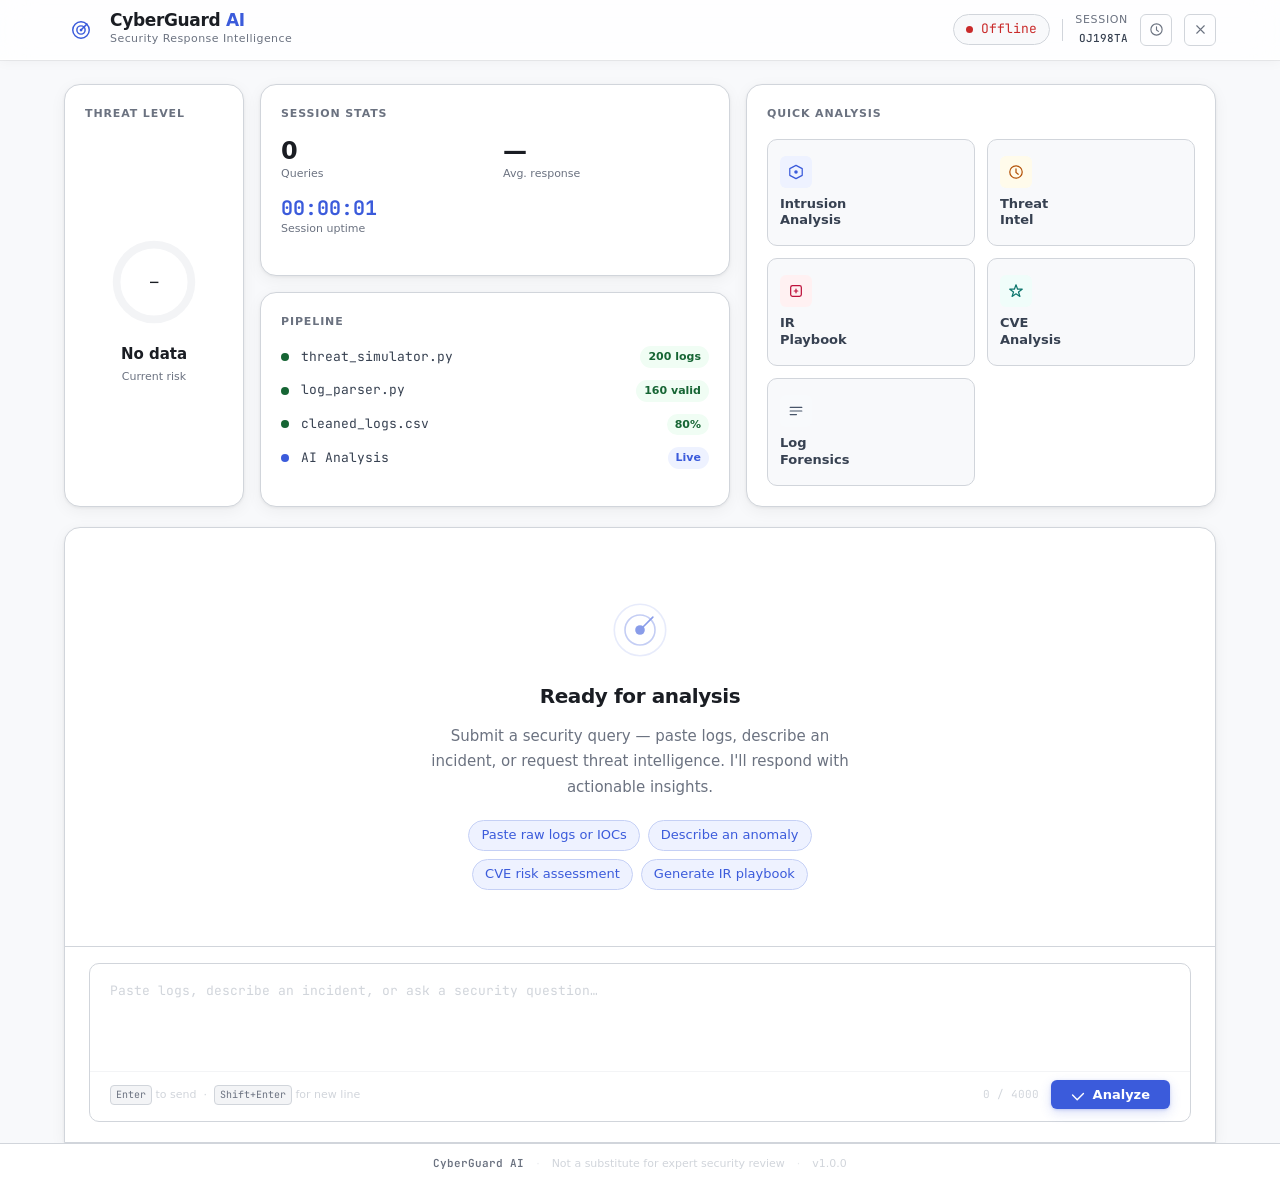
==== commit ad6ad985: "Rename stylesheet link from styles.css to style.css" ====
--- a/frontend/index.html
+++ b/frontend/index.html
@@ -7,7 +7,7 @@
   <link rel="preconnect" href="https://fonts.googleapis.com" />
   <link rel="preconnect" href="https://fonts.gstatic.com" crossorigin />
   <link href="https://fonts.googleapis.com/css2?family=Plus+Jakarta+Sans:wght@300;400;500;600;700&family=JetBrains+Mono:wght@400;500&display=swap" rel="stylesheet" />
-  <link rel="stylesheet" href="styles.css" />
+  <link rel="stylesheet" href="style.css" />
 </head>
 <body>
 
--- a/frontend/style.css
+++ b/frontend/style.css
@@ -0,0 +1,1109 @@
+/* ================================================================
+   CyberGuard AI — styles.css  (Bento Grid + Glassmorphism redesign)
+   Palette: Indigo primary · Slate secondary · Crimson/Amber accents
+   Typography: Plus Jakarta Sans (UI) + JetBrains Mono (data)
+   ================================================================ */
+
+/* ----------------------------------------------------------------
+   1. DESIGN TOKENS
+   ---------------------------------------------------------------- */
+:root {
+  /* --- Core palette --- */
+  --primary:          #3B5BDB;   /* indigo — authoritative, calm */
+  --primary-light:    #EEF2FF;   /* indigo tint for backgrounds  */
+  --primary-mid:      #C5D0F5;   /* indigo border / muted fill   */
+  --primary-dark:     #2F4AC0;   /* hover state                  */
+
+  --slate-900:        #1A1D23;   /* near-black — headings        */
+  --slate-700:        #374151;   /* body text                    */
+  --slate-500:        #6B7280;   /* secondary text               */
+  --slate-300:        #D1D5DB;   /* borders                      */
+  --slate-100:        #F3F4F6;   /* subtle fills                 */
+  --slate-50:         #F8F9FB;   /* page background              */
+
+  --white:            #FFFFFF;
+
+  /* --- Semantic accent colours (muted, professional) --- */
+  --danger:           #C92A2A;   /* deep crimson — no neon       */
+  --danger-light:     #FFF0F0;
+  --danger-border:    #FECACA;
+
+  --warn:             #B45309;   /* amber-brown                  */
+  --warn-light:       #FFFBEB;
+  --warn-border:      #FCD34D;
+
+  --success:          #166534;   /* forest green                 */
+  --success-light:    #F0FDF4;
+  --success-border:   #BBF7D0;
+
+  /* --- Bento quick-action icon tints --- */
+  --tint-indigo:      #EEF2FF;
+  --tint-indigo-fg:   #3B5BDB;
+  --tint-amber:       #FFFBEB;
+  --tint-amber-fg:    #B45309;
+  --tint-rose:        #FFF1F2;
+  --tint-rose-fg:     #BE123C;
+  --tint-teal:        #F0FDFA;
+  --tint-teal-fg:     #0F766E;
+  --tint-slate:       #F8FAFC;
+  --tint-slate-fg:    #475569;
+
+  /* --- Typography --- */
+  --font-ui:   'Plus Jakarta Sans', system-ui, sans-serif;
+  --font-mono: 'JetBrains Mono', 'Fira Code', monospace;
+
+  /* --- Type scale --- */
+  --text-xs:   0.6875rem;   /* 11px */
+  --text-sm:   0.8125rem;   /* 13px */
+  --text-base: 0.9375rem;   /* 15px */
+  --text-lg:   1.0625rem;   /* 17px */
+  --text-xl:   1.25rem;
+  --text-2xl:  1.5rem;
+
+  /* --- Spacing --- */
+  --sp-1:  0.25rem;
+  --sp-2:  0.5rem;
+  --sp-3:  0.75rem;
+  --sp-4:  1rem;
+  --sp-5:  1.25rem;
+  --sp-6:  1.5rem;
+  --sp-8:  2rem;
+  --sp-10: 2.5rem;
+
+  /* --- Radius --- */
+  --r-sm:  6px;
+  --r-md:  10px;
+  --r-lg:  16px;
+  --r-xl:  20px;
+
+  /* --- Shadows (gentle, not harsh) --- */
+  --shadow-card: 0 1px 3px rgba(0,0,0,0.06), 0 4px 16px rgba(0,0,0,0.05);
+  --shadow-card-hover: 0 4px 12px rgba(0,0,0,0.10), 0 8px 28px rgba(0,0,0,0.07);
+  --shadow-header: 0 1px 0 rgba(0,0,0,0.06), 0 2px 12px rgba(0,0,0,0.04);
+  --shadow-input-focus: 0 0 0 3px rgba(59,91,219,0.15);
+  --shadow-btn: 0 1px 3px rgba(59,91,219,0.25), 0 4px 12px rgba(59,91,219,0.18);
+
+  /* --- Transitions --- */
+  --t-fast:  140ms ease;
+  --t-base:  220ms ease;
+  --t-slow:  360ms ease;
+
+  /* --- Layout --- */
+  --header-h:   60px;
+  --footer-h:   40px;
+  --content-max: 1200px;
+}
+
+/* ----------------------------------------------------------------
+   2. RESET & BASE
+   ---------------------------------------------------------------- */
+*, *::before, *::after { box-sizing: border-box; margin: 0; padding: 0; }
+
+html {
+  font-size: 16px;
+  scroll-behavior: smooth;
+  -webkit-font-smoothing: antialiased;
+  -moz-osx-font-smoothing: grayscale;
+}
+
+body {
+  background: var(--slate-50);
+  color: var(--slate-700);
+  font-family: var(--font-ui);
+  font-size: var(--text-base);
+  line-height: 1.6;
+  min-height: 100dvh;
+  display: flex;
+  flex-direction: column;
+  overflow-x: hidden;
+}
+
+/* Accessible visually-hidden */
+.sr-only {
+  position: absolute; width: 1px; height: 1px;
+  padding: 0; margin: -1px; overflow: hidden;
+  clip: rect(0,0,0,0); white-space: nowrap; border: 0;
+}
+
+/* Custom scrollbar */
+::-webkit-scrollbar { width: 5px; }
+::-webkit-scrollbar-track { background: transparent; }
+::-webkit-scrollbar-thumb { background: var(--slate-300); border-radius: 99px; }
+::-webkit-scrollbar-thumb:hover { background: var(--slate-500); }
+
+/* Selection */
+::selection { background: var(--primary-light); color: var(--primary-dark); }
+
+/* Focus ring */
+:focus-visible { outline: 2px solid var(--primary); outline-offset: 2px; border-radius: var(--r-sm); }
+
+kbd {
+  display: inline-block;
+  font-family: var(--font-mono);
+  font-size: 10px;
+  padding: 1px 5px;
+  background: var(--slate-100);
+  border: 1px solid var(--slate-300);
+  border-radius: 4px;
+  color: var(--slate-500);
+  line-height: 1.6;
+}
+
+/* ----------------------------------------------------------------
+   3. GLASSMORPHISM HEADER
+   ---------------------------------------------------------------- */
+.site-header {
+  position: sticky;
+  top: 0;
+  z-index: 100;
+  height: var(--header-h);
+  /* Frosted glass */
+  background: rgba(255,255,255,0.80);
+  backdrop-filter: blur(16px) saturate(1.6);
+  -webkit-backdrop-filter: blur(16px) saturate(1.6);
+  border-bottom: 1px solid rgba(255,255,255,0.9);
+  box-shadow: var(--shadow-header);
+}
+
+.header-inner {
+  display: flex;
+  align-items: center;
+  justify-content: space-between;
+  height: 100%;
+  padding: 0 var(--sp-6);
+  max-width: var(--content-max);
+  margin: 0 auto;
+  gap: var(--sp-4);
+}
+
+/* Brand */
+.brand { display: flex; align-items: center; gap: var(--sp-3); }
+
+.radar-wrap {
+  position: relative;
+  width: 34px; height: 34px;
+  display: flex; align-items: center; justify-content: center;
+  color: var(--primary);
+  flex-shrink: 0;
+}
+
+.radar-svg { width: 22px; height: 22px; position: relative; z-index: 2; }
+
+.pulse-ring {
+  position: absolute; inset: 0;
+  border: 1.5px solid var(--primary);
+  border-radius: 50%;
+  opacity: 0;
+  animation: radarPulse 3.5s ease-out infinite;
+}
+.pulse-ring.r2 { animation-delay: 1.4s; }
+
+@keyframes radarPulse {
+  0%   { opacity: 0.5; transform: scale(0.5); }
+  100% { opacity: 0; transform: scale(1.9); }
+}
+
+.brand-text { display: flex; flex-direction: column; gap: 0; }
+
+.brand-name {
+  font-size: var(--text-lg);
+  font-weight: 700;
+  color: var(--slate-900);
+  letter-spacing: -0.02em;
+  line-height: 1.1;
+}
+
+.brand-ai {
+  color: var(--primary);
+  font-weight: 700;
+}
+
+.brand-sub {
+  font-size: var(--text-xs);
+  color: var(--slate-500);
+  letter-spacing: 0.04em;
+  font-weight: 500;
+}
+
+/* Header right */
+.header-right {
+  display: flex;
+  align-items: center;
+  gap: var(--sp-3);
+}
+
+.status-pill {
+  display: flex;
+  align-items: center;
+  gap: var(--sp-2);
+  padding: var(--sp-1) var(--sp-3);
+  background: var(--slate-50);
+  border: 1px solid var(--slate-300);
+  border-radius: 99px;
+  font-size: var(--text-sm);
+  color: var(--slate-500);
+  font-family: var(--font-mono);
+  font-weight: 400;
+  transition: border-color var(--t-fast), background var(--t-fast);
+}
+
+.status-dot {
+  width: 7px; height: 7px;
+  border-radius: 50%;
+  background: var(--slate-300);
+  flex-shrink: 0;
+  transition: background var(--t-base), box-shadow var(--t-base);
+}
+
+.status-pill.is-online .status-dot {
+  background: var(--success);
+  box-shadow: 0 0 0 2px var(--success-light), 0 0 6px rgba(22,101,52,0.3);
+  animation: livePulse 2.5s ease-in-out infinite;
+}
+.status-pill.is-online .status-label { color: var(--success); }
+.status-pill.is-offline .status-dot  { background: var(--danger); }
+.status-pill.is-offline .status-label { color: var(--danger); }
+
+@keyframes livePulse {
+  0%,100% { box-shadow: 0 0 0 2px var(--success-light); }
+  50%      { box-shadow: 0 0 0 3px var(--success-light), 0 0 10px rgba(22,101,52,0.25); }
+}
+
+.header-divider {
+  width: 1px; height: 22px;
+  background: var(--slate-300);
+}
+
+.session-chip {
+  display: flex; flex-direction: column; align-items: flex-end; gap: 1px;
+}
+.session-eyebrow {
+  font-size: var(--text-xs); color: var(--slate-500);
+  text-transform: uppercase; letter-spacing: 0.06em;
+}
+.session-val {
+  font-family: var(--font-mono);
+  font-size: var(--text-xs);
+  color: var(--slate-700);
+  font-weight: 500;
+}
+
+/* Header icon buttons */
+.nav-icon-btn {
+  width: 32px; height: 32px;
+  display: flex; align-items: center; justify-content: center;
+  background: transparent;
+  border: 1px solid var(--slate-300);
+  border-radius: var(--r-sm);
+  color: var(--slate-500);
+  cursor: pointer;
+  transition: all var(--t-fast);
+}
+.nav-icon-btn svg { width: 15px; height: 15px; }
+.nav-icon-btn:hover {
+  background: var(--slate-100);
+  border-color: var(--slate-500);
+  color: var(--slate-700);
+}
+.nav-icon-btn--danger:hover {
+  background: var(--danger-light);
+  border-color: var(--danger-border);
+  color: var(--danger);
+}
+
+/* ----------------------------------------------------------------
+   4. MAIN WRAP
+   ---------------------------------------------------------------- */
+.main-wrap {
+  flex: 1;
+  max-width: var(--content-max);
+  width: 100%;
+  margin: 0 auto;
+  padding: var(--sp-6) var(--sp-6) 0;
+  display: flex;
+  flex-direction: column;
+  gap: var(--sp-5);
+}
+
+/* ----------------------------------------------------------------
+   5. BENTO GRID
+   ---------------------------------------------------------------- */
+.bento-grid {
+  display: grid;
+  grid-template-columns: 180px 1fr 1fr;
+  grid-template-rows: auto auto;
+  gap: var(--sp-4);
+}
+
+/* Base card style */
+.bento-card {
+  background: var(--white);
+  border: 1px solid var(--slate-300);
+  border-radius: var(--r-lg);
+  padding: var(--sp-5);
+  box-shadow: var(--shadow-card);
+  transition: box-shadow var(--t-base), transform var(--t-base);
+  position: relative;
+  overflow: hidden;
+}
+
+.bento-card:hover {
+  box-shadow: var(--shadow-card-hover);
+  transform: translateY(-2px);
+}
+
+/* Subtle top-edge colour strip — the signature detail */
+.bento-card::before {
+  content: '';
+  position: absolute;
+  top: 0; left: var(--sp-5); right: var(--sp-5);
+  height: 2px;
+  background: var(--primary-mid);
+  border-radius: 0 0 2px 2px;
+  opacity: 0;
+  transition: opacity var(--t-base);
+}
+.bento-card:hover::before { opacity: 1; }
+
+.bento-label {
+  font-size: var(--text-xs);
+  font-weight: 600;
+  letter-spacing: 0.08em;
+  text-transform: uppercase;
+  color: var(--slate-500);
+  margin-bottom: var(--sp-4);
+}
+
+/* Threat card — spans 2 rows on left */
+.bento-card--threat {
+  grid-column: 1;
+  grid-row: 1 / 3;
+  display: flex;
+  flex-direction: column;
+}
+
+.threat-display {
+  flex: 1;
+  display: flex;
+  flex-direction: column;
+  align-items: center;
+  justify-content: center;
+  gap: var(--sp-4);
+}
+
+.threat-ring-wrap {
+  position: relative;
+  width: 88px; height: 88px;
+  display: flex; align-items: center; justify-content: center;
+}
+
+.threat-ring-svg {
+  width: 88px; height: 88px;
+  transform: rotate(-90deg);
+}
+
+.ring-track {
+  fill: none;
+  stroke: var(--slate-100);
+  stroke-width: 7;
+}
+
+.ring-fill {
+  fill: none;
+  stroke: var(--primary);
+  stroke-width: 7;
+  stroke-linecap: round;
+  transition: stroke-dashoffset 1s cubic-bezier(0.4,0,0.2,1), stroke var(--t-slow);
+}
+
+.threat-ring-label {
+  position: absolute;
+  font-family: var(--font-mono);
+  font-size: 14px;
+  font-weight: 500;
+  color: var(--slate-900);
+}
+
+.threat-meta { text-align: center; }
+
+.threat-level-text {
+  display: block;
+  font-size: var(--text-base);
+  font-weight: 600;
+  color: var(--slate-900);
+  margin-bottom: 2px;
+}
+.threat-level-sub {
+  display: block;
+  font-size: var(--text-xs);
+  color: var(--slate-500);
+}
+
+/* Stats card */
+.bento-card--stats {
+  grid-column: 2;
+  grid-row: 1;
+}
+
+.stat-grid {
+  display: grid;
+  grid-template-columns: 1fr 1fr;
+  grid-template-rows: auto auto;
+  gap: var(--sp-4);
+}
+
+.stat-cell { display: flex; flex-direction: column; gap: 2px; }
+
+.stat-cell--wide { grid-column: 1 / 3; }
+
+.stat-number {
+  font-size: var(--text-2xl);
+  font-weight: 700;
+  color: var(--slate-900);
+  letter-spacing: -0.03em;
+  line-height: 1;
+}
+.stat-number--mono {
+  font-family: var(--font-mono);
+  font-size: var(--text-xl);
+  letter-spacing: 0;
+  color: var(--primary);
+}
+
+.stat-caption {
+  font-size: var(--text-xs);
+  color: var(--slate-500);
+  font-weight: 500;
+}
+
+/* Actions card */
+.bento-card--actions {
+  grid-column: 3;
+  grid-row: 1 / 3;
+}
+
+.quick-grid {
+  display: grid;
+  grid-template-columns: 1fr 1fr;
+  gap: var(--sp-3);
+}
+
+.quick-tile {
+  display: flex;
+  flex-direction: column;
+  align-items: flex-start;
+  gap: var(--sp-2);
+  padding: var(--sp-4) var(--sp-3);
+  background: var(--slate-50);
+  border: 1px solid var(--slate-300);
+  border-radius: var(--r-md);
+  cursor: pointer;
+  transition: all var(--t-fast);
+  font-family: var(--font-ui);
+  text-align: left;
+}
+
+.quick-tile:hover {
+  background: var(--primary-light);
+  border-color: var(--primary-mid);
+  transform: translateY(-1px);
+  box-shadow: 0 2px 8px rgba(59,91,219,0.12);
+}
+
+.quick-icon {
+  width: 32px; height: 32px;
+  border-radius: var(--r-sm);
+  display: flex; align-items: center; justify-content: center;
+  flex-shrink: 0;
+}
+.quick-icon svg { width: 16px; height: 16px; }
+
+.quick-icon--indigo { background: var(--tint-indigo); color: var(--tint-indigo-fg); }
+.quick-icon--amber  { background: var(--tint-amber);  color: var(--tint-amber-fg); }
+.quick-icon--rose   { background: var(--tint-rose);   color: var(--tint-rose-fg); }
+.quick-icon--teal   { background: var(--tint-teal);   color: var(--tint-teal-fg); }
+.quick-icon--slate  { background: var(--tint-slate);  color: var(--tint-slate-fg); }
+
+.quick-tile-label {
+  font-size: var(--text-sm);
+  font-weight: 600;
+  color: var(--slate-700);
+  line-height: 1.3;
+}
+
+.quick-tile:hover .quick-tile-label { color: var(--primary); }
+
+/* Pipeline card */
+.bento-card--pipeline {
+  grid-column: 2;
+  grid-row: 2;
+}
+
+.pipeline-list {
+  list-style: none;
+  display: flex;
+  flex-direction: column;
+  gap: var(--sp-3);
+}
+
+.pipeline-step {
+  display: flex;
+  align-items: center;
+  gap: var(--sp-3);
+}
+
+.pipe-dot {
+  width: 8px; height: 8px;
+  border-radius: 50%;
+  background: var(--slate-300);
+  flex-shrink: 0;
+  transition: background var(--t-base);
+}
+
+.pipeline-step--done .pipe-dot   { background: var(--success); }
+.pipeline-step--active .pipe-dot { background: var(--primary); }
+
+.pipe-dot--pulse {
+  animation: pipePulse 2s ease-in-out infinite;
+}
+@keyframes pipePulse {
+  0%,100% { box-shadow: 0 0 0 0 rgba(59,91,219,0.4); }
+  50%      { box-shadow: 0 0 0 4px rgba(59,91,219,0); }
+}
+
+.pipe-label {
+  font-size: var(--text-sm);
+  font-family: var(--font-mono);
+  color: var(--slate-700);
+  flex: 1;
+}
+
+.pipe-badge {
+  font-size: var(--text-xs);
+  font-weight: 600;
+  padding: 2px 8px;
+  border-radius: 99px;
+}
+.pipe-badge--ok   { background: var(--success-light); color: var(--success); }
+.pipe-badge--live { background: var(--primary-light); color: var(--primary); }
+
+/* ----------------------------------------------------------------
+   6. CHAT SECTION
+   ---------------------------------------------------------------- */
+.chat-section {
+  display: flex;
+  flex-direction: column;
+  flex: 1;
+  background: var(--white);
+  border: 1px solid var(--slate-300);
+  border-radius: var(--r-lg) var(--r-lg) 0 0;
+  box-shadow: var(--shadow-card);
+  overflow: hidden;
+  min-height: 480px;
+}
+
+/* Feed */
+.chat-feed {
+  flex: 1;
+  overflow-y: auto;
+  padding: var(--sp-8) var(--sp-8) var(--sp-4);
+  display: flex;
+  flex-direction: column;
+  gap: var(--sp-6);
+  scroll-behavior: smooth;
+}
+
+/* Welcome state */
+.welcome-state {
+  margin: auto;
+  max-width: 500px;
+  text-align: center;
+  padding: var(--sp-10) var(--sp-8);
+  animation: fadeUp 0.45s ease both;
+}
+
+.welcome-icon-wrap {
+  width: 60px; height: 60px;
+  margin: 0 auto var(--sp-5);
+  color: var(--primary);
+  opacity: 0.6;
+}
+.welcome-icon-wrap svg { width: 100%; height: 100%; }
+
+.welcome-title {
+  font-size: var(--text-xl);
+  font-weight: 700;
+  color: var(--slate-900);
+  letter-spacing: -0.02em;
+  margin-bottom: var(--sp-3);
+}
+
+.welcome-body {
+  color: var(--slate-500);
+  font-size: var(--text-base);
+  line-height: 1.7;
+  margin-bottom: var(--sp-5);
+}
+
+.welcome-chips {
+  display: flex;
+  flex-wrap: wrap;
+  gap: var(--sp-2);
+  justify-content: center;
+}
+
+.welcome-chip {
+  display: inline-block;
+  padding: var(--sp-1) var(--sp-3);
+  background: var(--primary-light);
+  border: 1px solid var(--primary-mid);
+  border-radius: 99px;
+  font-size: var(--text-sm);
+  color: var(--primary);
+  font-weight: 500;
+}
+
+/* ----------------------------------------------------------------
+   7. MESSAGE CARDS
+   ---------------------------------------------------------------- */
+.msg-card {
+  display: flex;
+  flex-direction: column;
+  gap: var(--sp-2);
+  animation: fadeUp 0.3s ease both;
+  max-width: 880px;
+  width: 100%;
+}
+
+.msg-card--user { align-self: flex-end; }
+.msg-card--ai   { align-self: flex-start; }
+
+.msg-meta {
+  display: flex;
+  align-items: center;
+  gap: var(--sp-3);
+  padding: 0 var(--sp-1);
+}
+
+.msg-role {
+  font-size: var(--text-xs);
+  font-weight: 600;
+  letter-spacing: 0.07em;
+  text-transform: uppercase;
+  color: var(--slate-500);
+}
+.msg-role--ai { color: var(--primary); }
+
+.msg-time {
+  font-family: var(--font-mono);
+  font-size: var(--text-xs);
+  color: var(--slate-300);
+  margin-left: auto;
+}
+
+.msg-body {
+  padding: var(--sp-4) var(--sp-5);
+  border-radius: var(--r-md);
+  font-size: var(--text-base);
+  line-height: 1.75;
+  word-break: break-word;
+}
+
+/* User bubble */
+.msg-card--user .msg-body {
+  background: var(--slate-900);
+  color: #E8EBF2;
+  border-radius: var(--r-md) var(--r-md) 4px var(--r-md);
+  font-family: var(--font-mono);
+  font-size: var(--text-sm);
+  line-height: 1.65;
+}
+
+/* AI response */
+.msg-card--ai .msg-body {
+  background: var(--white);
+  border: 1px solid var(--slate-300);
+  border-left: 3px solid var(--primary);
+  border-radius: 4px var(--r-md) var(--r-md) var(--r-md);
+  color: var(--slate-700);
+}
+
+/* Formatted content inside AI card */
+.resp-content { display: flex; flex-direction: column; gap: var(--sp-3); }
+.resp-content p { color: var(--slate-700); line-height: 1.75; }
+.resp-content h2 { font-size: var(--text-lg); font-weight: 600; color: var(--slate-900); }
+.resp-content h3 { font-size: var(--text-base); font-weight: 600; color: var(--primary); }
+
+.resp-content ul,
+.resp-content ol {
+  padding-left: var(--sp-5);
+  display: flex;
+  flex-direction: column;
+  gap: var(--sp-1);
+  color: var(--slate-700);
+}
+
+.resp-content strong { color: var(--slate-900); font-weight: 600; }
+
+.resp-content code {
+  font-family: var(--font-mono);
+  font-size: 0.875em;
+  padding: 2px 6px;
+  background: var(--slate-100);
+  border: 1px solid var(--slate-300);
+  border-radius: 4px;
+  color: var(--primary);
+}
+
+.resp-content pre {
+  background: var(--slate-900);
+  border-radius: var(--r-sm);
+  padding: var(--sp-4);
+  overflow-x: auto;
+  font-family: var(--font-mono);
+  font-size: var(--text-sm);
+  color: #CBD5E1;
+  line-height: 1.6;
+}
+.resp-content pre code {
+  padding: 0; background: none; border: none; color: inherit; font-size: inherit;
+}
+
+/* Severity badge */
+.sev-badge {
+  display: inline-flex;
+  align-items: center;
+  gap: var(--sp-2);
+  padding: 3px 10px;
+  border-radius: 99px;
+  font-size: var(--text-xs);
+  font-weight: 600;
+  letter-spacing: 0.05em;
+  text-transform: uppercase;
+}
+.sev-low      { background: var(--success-light); color: var(--success); border: 1px solid var(--success-border); }
+.sev-medium   { background: var(--warn-light);    color: var(--warn);    border: 1px solid var(--warn-border); }
+.sev-high,
+.sev-critical { background: var(--danger-light);  color: var(--danger);  border: 1px solid var(--danger-border); }
+
+/* Feedback row */
+.feedback-row {
+  display: flex;
+  gap: var(--sp-2);
+  padding-top: var(--sp-3);
+  border-top: 1px solid var(--slate-100);
+  margin-top: var(--sp-4);
+}
+
+.fb-btn {
+  display: flex;
+  align-items: center;
+  gap: 5px;
+  padding: 3px 10px;
+  background: transparent;
+  border: 1px solid var(--slate-300);
+  border-radius: 99px;
+  color: var(--slate-500);
+  font-size: var(--text-xs);
+  font-weight: 500;
+  cursor: pointer;
+  transition: all var(--t-fast);
+  font-family: var(--font-ui);
+}
+.fb-btn:hover {
+  border-color: var(--primary-mid);
+  color: var(--primary);
+  background: var(--primary-light);
+}
+.fb-btn.is-active {
+  border-color: var(--primary);
+  color: var(--primary);
+  background: var(--primary-light);
+}
+
+/* Error card */
+.msg-card--error .msg-body {
+  background: var(--danger-light);
+  border-left: 3px solid var(--danger);
+  border: 1px solid var(--danger-border);
+  border-left-width: 3px;
+}
+.error-head {
+  display: flex; align-items: center; gap: var(--sp-2);
+  font-weight: 600; color: var(--danger);
+  font-size: var(--text-sm); margin-bottom: var(--sp-2);
+}
+.error-msg { color: var(--slate-700); font-size: var(--text-sm); }
+
+/* ----------------------------------------------------------------
+   8. LOADING STRIP
+   ---------------------------------------------------------------- */
+.loading-strip {
+  flex-shrink: 0;
+  border-top: 1px solid var(--slate-300);
+  background: var(--slate-50);
+  padding: var(--sp-3) var(--sp-8);
+}
+
+.loading-strip-inner {
+  display: flex;
+  align-items: center;
+  gap: var(--sp-4);
+  margin-bottom: var(--sp-3);
+}
+
+.loading-spinner {
+  width: 22px; height: 22px; flex-shrink: 0; position: relative;
+}
+
+.ls-ring {
+  width: 100%; height: 100%;
+  border: 2px solid var(--slate-300);
+  border-top-color: var(--primary);
+  border-radius: 50%;
+  animation: spin 0.75s linear infinite;
+}
+@keyframes spin { to { transform: rotate(360deg); } }
+
+.loading-copy { display: flex; flex-direction: column; gap: 1px; }
+.lc-primary   { font-size: var(--text-sm); font-weight: 500; color: var(--slate-900); }
+.lc-secondary { font-size: var(--text-xs); color: var(--slate-500); font-family: var(--font-mono); }
+
+.loading-shimmer-bar {
+  height: 2px;
+  background: var(--slate-300);
+  border-radius: 99px;
+  overflow: hidden;
+}
+.loading-shimmer-fill {
+  height: 100%;
+  width: 35%;
+  background: linear-gradient(90deg, var(--primary-light), var(--primary), var(--primary-light));
+  animation: shimmer 1.6s ease-in-out infinite;
+}
+@keyframes shimmer {
+  0%   { transform: translateX(-200%); }
+  100% { transform: translateX(400%); }
+}
+
+/* ----------------------------------------------------------------
+   9. COMPOSER (INPUT AREA)
+   ---------------------------------------------------------------- */
+.composer {
+  flex-shrink: 0;
+  padding: var(--sp-4) var(--sp-6) var(--sp-5);
+  border-top: 1px solid var(--slate-300);
+  background: var(--white);
+}
+
+.composer-box {
+  background: var(--white);
+  border: 1.5px solid var(--slate-300);
+  border-radius: var(--r-md);
+  transition: border-color var(--t-fast), box-shadow var(--t-fast);
+}
+
+.composer-box:focus-within {
+  border-color: var(--primary);
+  box-shadow: var(--shadow-input-focus);
+}
+
+.composer-textarea {
+  width: 100%;
+  background: transparent;
+  border: none;
+  outline: none;
+  resize: none;
+  font-family: var(--font-mono);
+  font-size: var(--text-sm);
+  color: var(--slate-900);
+  padding: var(--sp-4) var(--sp-5);
+  line-height: 1.75;
+  min-height: 88px;
+  max-height: 260px;
+  overflow-y: auto;
+}
+.composer-textarea::placeholder { color: var(--slate-300); }
+
+.composer-footer {
+  display: flex;
+  align-items: center;
+  justify-content: space-between;
+  padding: var(--sp-2) var(--sp-5) var(--sp-3);
+  border-top: 1px solid var(--slate-100);
+  gap: var(--sp-4);
+}
+
+.composer-hint {
+  font-size: var(--text-xs);
+  color: var(--slate-300);
+  flex-shrink: 0;
+}
+
+.composer-right {
+  display: flex;
+  align-items: center;
+  gap: var(--sp-3);
+  flex-shrink: 0;
+}
+
+.char-count {
+  font-family: var(--font-mono);
+  font-size: var(--text-xs);
+  color: var(--slate-300);
+  transition: color var(--t-fast);
+}
+.char-count.is-warn  { color: var(--warn); }
+.char-count.is-limit { color: var(--danger); }
+
+/* Analyze button */
+.btn-analyze {
+  display: inline-flex;
+  align-items: center;
+  gap: var(--sp-2);
+  padding: 7px var(--sp-5);
+  background: var(--primary);
+  color: var(--white);
+  border: none;
+  border-radius: var(--r-sm);
+  font-family: var(--font-ui);
+  font-size: var(--text-sm);
+  font-weight: 600;
+  cursor: pointer;
+  box-shadow: var(--shadow-btn);
+  transition: background var(--t-fast), box-shadow var(--t-fast), transform var(--t-fast);
+}
+.btn-analyze svg { width: 14px; height: 14px; flex-shrink: 0; }
+.btn-analyze:hover {
+  background: var(--primary-dark);
+  box-shadow: 0 2px 8px rgba(59,91,219,0.35), 0 6px 20px rgba(59,91,219,0.22);
+  transform: translateY(-1px);
+}
+.btn-analyze:active  { transform: translateY(0); }
+.btn-analyze:disabled {
+  opacity: 0.5;
+  cursor: not-allowed;
+  transform: none;
+  pointer-events: none;
+}
+
+/* ----------------------------------------------------------------
+   10. TOAST STACK
+   ---------------------------------------------------------------- */
+.toast-stack {
+  position: fixed;
+  bottom: calc(var(--footer-h) + var(--sp-4));
+  right: var(--sp-5);
+  z-index: 200;
+  display: flex;
+  flex-direction: column;
+  gap: var(--sp-3);
+  pointer-events: none;
+}
+
+.toast {
+  display: flex;
+  align-items: center;
+  gap: var(--sp-3);
+  min-width: 240px;
+  max-width: 360px;
+  padding: var(--sp-3) var(--sp-4);
+  background: var(--white);
+  border: 1px solid var(--slate-300);
+  border-radius: var(--r-md);
+  box-shadow: 0 4px 20px rgba(0,0,0,0.10), 0 1px 4px rgba(0,0,0,0.06);
+  font-size: var(--text-sm);
+  color: var(--slate-700);
+  pointer-events: all;
+  animation: toastIn 0.28s ease both;
+}
+
+.toast--error   { border-left: 3px solid var(--danger); }
+.toast--warn    { border-left: 3px solid var(--warn); }
+.toast--success { border-left: 3px solid var(--success); }
+.toast--info    { border-left: 3px solid var(--primary); }
+
+.toast.is-leaving { animation: toastOut 0.28s ease both; }
+
+@keyframes toastIn {
+  from { opacity: 0; transform: translateY(10px); }
+  to   { opacity: 1; transform: translateY(0); }
+}
+@keyframes toastOut {
+  from { opacity: 1; transform: translateY(0); }
+  to   { opacity: 0; transform: translateY(10px); }
+}
+
+/* ----------------------------------------------------------------
+   11. FOOTER
+   ---------------------------------------------------------------- */
+.site-footer {
+  flex-shrink: 0;
+  height: var(--footer-h);
+  background: var(--white);
+  border-top: 1px solid var(--slate-300);
+  display: flex;
+  align-items: center;
+  justify-content: center;
+}
+
+.footer-inner {
+  display: flex;
+  align-items: center;
+  gap: var(--sp-3);
+  font-size: var(--text-xs);
+  color: var(--slate-300);
+}
+
+.footer-brand { font-weight: 600; color: var(--slate-500); font-family: var(--font-mono); }
+.footer-sep   { opacity: 0.5; }
+
+/* ----------------------------------------------------------------
+   12. ANIMATIONS
+   ---------------------------------------------------------------- */
+@keyframes fadeUp {
+  from { opacity: 0; transform: translateY(10px); }
+  to   { opacity: 1; transform: translateY(0); }
+}
+
+/* ----------------------------------------------------------------
+   13. RESPONSIVE
+   ---------------------------------------------------------------- */
+@media (max-width: 960px) {
+  .bento-grid {
+    grid-template-columns: 1fr 1fr;
+    grid-template-rows: auto auto auto;
+  }
+  .bento-card--threat  { grid-column: 1; grid-row: 1; }
+  .bento-card--stats   { grid-column: 2; grid-row: 1; }
+  .bento-card--pipeline{ grid-column: 1; grid-row: 2; }
+  .bento-card--actions { grid-column: 2; grid-row: 2; }
+}
+
+@media (max-width: 640px) {
+  .main-wrap { padding: var(--sp-4) var(--sp-4) 0; }
+
+  .bento-grid {
+    grid-template-columns: 1fr;
+    grid-template-rows: auto;
+  }
+  .bento-card--threat,
+  .bento-card--stats,
+  .bento-card--pipeline,
+  .bento-card--actions { grid-column: 1; grid-row: auto; }
+
+  .chat-feed { padding: var(--sp-5) var(--sp-5) var(--sp-3); }
+  .composer  { padding: var(--sp-3) var(--sp-4) var(--sp-4); }
+
+  .session-chip, .header-divider { display: none; }
+  .brand-sub { display: none; }
+}
+
+/* Reduced motion */
+@media (prefers-reduced-motion: reduce) {
+  *, *::before, *::after {
+    animation-duration: 0.01ms !important;
+    animation-iteration-count: 1 !important;
+    transition-duration: 0.01ms !important;
+  }
+}
